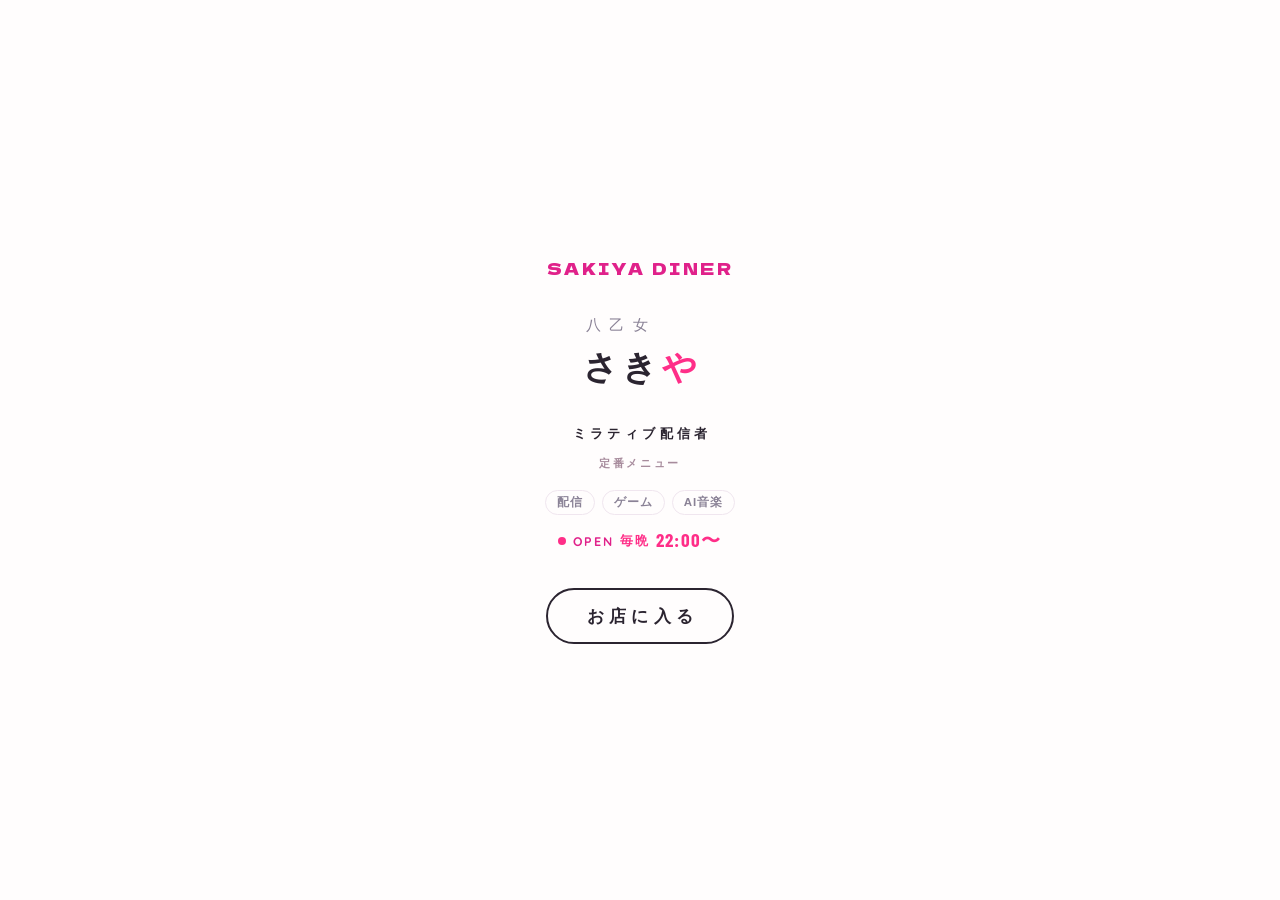
==== preview-diner/index.html @ cf5c47ff "preview-diner：右壁に窓・時計・メニュー額を追加／棚のカード高さを統一（タイトル・日付の行を固定し応援を下端に）／ドアを豪華に（蹴板・押しバー・窓の光沢＋OPEN札）し、アニメを『開く→光" ====
<!DOCTYPE html>
<html lang="ja">
<head>
<meta charset="UTF-8">
<link rel="preconnect" href="https://fonts.googleapis.com">
<link href="https://fonts.googleapis.com/css2?family=Dela+Gothic+One&family=Quicksand:wght@500;700&family=Barlow+Condensed:wght@500;600;700&family=Zen+Maru+Gothic:wght@500;700;900&display=swap" rel="stylesheet">
<meta name="viewport" content="width=device-width, initial-scale=1.0, viewport-fit=cover">
<title>八乙女さきや</title>
<meta name="description" content="八乙女さきやの公式サイト。ミラティブ配信者。YouTube動画・ゲーム・曲を全部自分で作る。">
<meta property="og:type" content="website">
<meta property="og:site_name" content="八乙女さきや">
<meta property="og:title" content="八乙女さきや｜公式サイト">
<meta property="og:description" content="八乙女さきやの公式サイト。ミラティブ配信者。YouTube動画・ゲーム・曲を全部自分で作る。">
<meta property="og:url" content="https://sakiyayoi.github.io/">
<meta property="og:image" content="https://sakiyayoi.github.io/assets/og-card.jpg">
<meta property="og:image:type" content="image/jpeg">
<meta property="og:image:width" content="1200">
<meta property="og:image:height" content="630">
<meta property="og:image:alt" content="八乙女さきや ミニキャラ">
<meta name="twitter:card" content="summary_large_image">
<meta name="twitter:title" content="八乙女さきや｜公式サイト">
<meta name="twitter:description" content="八乙女さきやの公式サイト。ミラティブ配信者。YouTube動画・ゲーム・曲を全部自分で作る。">
<meta name="twitter:image" content="https://sakiyayoi.github.io/assets/og-card.jpg">
<meta name="theme-color" content="#fffdfd">
<link rel="icon" href="data:image/svg+xml,%3Csvg xmlns='http://www.w3.org/2000/svg' viewBox='0 0 32 32'%3E%3Ccircle cx='16' cy='16' r='13' fill='%23ff2e88'/%3E%3C/svg%3E">
<style>
:root{
--pink:#ff2e88;
--purple:#8b3dff;
--ink:#2b2430;
--sub:#8a8296;
--paper:#fffdfd;
--line:#f0e6ef;
/* モーション仕様：出現=quint-out／長い出現=expo-out／画面内の移動=quart-in-out／退場=ease-exit（入口の約70%）。
   オーバーシュート（bounce/elastic）は使わない。時間: 押下140ms／UI 240ms／パネル450ms／入室550ms */
--ease-out:cubic-bezier(.22,1,.36,1);
--ease-expo:cubic-bezier(.16,1,.3,1);
--ease-inout:cubic-bezier(.76,0,.24,1);
--ease-exit:cubic-bezier(.55,.06,.68,.19);
--t-press:.14s;
--t-ui:.24s;
--t-panel:.45s;
--t-enter:.55s;
}
*{margin:0;padding:0;box-sizing:border-box;-webkit-tap-highlight-color:transparent}
html,body{height:100%}
body{
font-family:"Hiragino Maru Gothic ProN","Hiragino Sans","Noto Sans JP",sans-serif;
background:var(--paper);
color:var(--ink);
overflow:hidden;
}
button{font-family:inherit;border:none;background:none;cursor:pointer;color:inherit}
a{color:inherit}

/* ---------- 玄関 ---------- */
#gate{
position:fixed;inset:0;z-index:30;
display:flex;flex-direction:column;align-items:center;justify-content:center;gap:34px;
background:var(--paper);
transition:opacity var(--t-enter) var(--ease-expo), transform var(--t-enter) var(--ease-expo);
}
#gate.gone{opacity:0;transform:scale(1.06);pointer-events:none}
#gate .name{font-size:15px;letter-spacing:.55em;color:var(--sub);text-indent:.55em;font-weight:400}
#gate .name b{display:block;font-size:34px;letter-spacing:.14em;color:var(--ink);font-weight:800;margin-top:10px;text-indent:.14em}
#gate .name b .p{color:var(--pink)}
#gate .g-info{display:flex;flex-direction:column;align-items:center;gap:13px}
#gate .g-role{font-size:13px;font-weight:800;letter-spacing:.34em;text-indent:.34em;color:var(--ink)}
#gate .g-chips{display:flex;gap:7px;flex-wrap:wrap;justify-content:center}
#gate .g-chips span{font-size:11.5px;font-weight:700;letter-spacing:.08em;color:var(--sub);border:1.5px solid var(--line);border-radius:99px;padding:4px 11px}
#gate .g-live{display:inline-flex;align-items:center;gap:7px;font-size:12.5px;font-weight:800;letter-spacing:.1em;color:var(--pink)}
#gate .g-live .dot{width:8px;height:8px;border-radius:50%;background:var(--pink);flex:none}
#enterBtn{
min-width:168px;min-height:56px;padding:14px 34px;
border-radius:999px;border:2px solid var(--ink);
font-size:17px;font-weight:700;letter-spacing:.3em;text-indent:.3em;
transition:transform var(--t-press) var(--ease-out), background var(--t-ui) ease, color var(--t-ui) ease;
}
#enterBtn:active{transform:scale(.94);background:var(--pink);border-color:var(--pink);color:#fff}

/* ---------- 部屋 ---------- */
#room{
position:fixed;inset:0;
opacity:0;transform:scale(.965);
transition:opacity var(--t-enter) var(--ease-expo), transform var(--t-enter) var(--ease-expo);
pointer-events:none;
}
#room.on{opacity:1;transform:scale(1);pointer-events:auto}
#stage{
position:absolute;left:50%;top:50%;
transform:translate(-50%,-50%);
width:min(100vw, calc(100dvh * 0.7544));
aspect-ratio:1376 / 1824;
background:url('diner-img/room-bg.webp') center / 100% 100% no-repeat;
}
.room-name{
position:absolute;top:3.2%;left:0;right:0;
text-align:center;font-size:13px;letter-spacing:.4em;text-indent:.4em;color:var(--sub);
}
.room-name b{color:var(--ink)}

/* ---------- ヒーロースライダー（壁のポスター） ---------- */
#hero{position:absolute;left:12%;top:11%;width:67%;z-index:2}
.hero-frame{
position:relative;background:#fff;padding:5px;border-radius:12px;
box-shadow:0 6px 18px rgba(43,36,48,.10);overflow:hidden;
}
.hero-view{overflow:hidden;border-radius:10px;touch-action:pan-y}
.hero-track{display:flex;transition:transform .6s var(--ease-inout)}
.hero-slide{position:relative;flex:0 0 100%;aspect-ratio:8/5;display:block;background:#f3eefc;-webkit-user-drag:none}
.hero-slide img{width:100%;height:100%;object-fit:cover;display:block;pointer-events:none}
.hero-cap{
position:absolute;left:8px;bottom:8px;display:flex;align-items:center;gap:7px;
background:rgba(255,255,255,.93);border-radius:99px;padding:3px 12px 3px 3px;
box-shadow:0 2px 8px rgba(43,36,48,.18);
}
.hero-cap .tag{font-size:11px}
.hero-cap .hero-ttl{font-size:14.5px;font-weight:800;letter-spacing:.03em;white-space:nowrap}
.hero-arrow{
position:absolute;top:50%;transform:translateY(-50%);z-index:3;
width:44px;height:44px;display:flex;align-items:center;justify-content:center;
}
.hero-arrow::after{
content:'';position:absolute;width:34px;height:34px;border-radius:50%;
background:rgba(255,255,255,.88);box-shadow:0 2px 8px rgba(43,36,48,.22);
}
.hero-arrow span{position:relative;z-index:1;font-size:21px;font-weight:800;color:var(--ink);line-height:1;margin-top:-2px}
.hero-arrow.prev{left:0}
.hero-arrow.next{right:0}
.hero-arrow:active::after{background:var(--pink)}
.hero-arrow:active span{color:#fff}
.hero-dots{display:flex;justify-content:center;margin-top:0}
.hero-dots button{width:32px;height:44px;display:flex;align-items:center;justify-content:center}
.hero-dots button::after{
content:'';width:7px;height:7px;border-radius:99px;background:#e0d0ea;
transition:width var(--t-ui) var(--ease-out), background var(--t-ui) ease;
}
.hero-dots button.on::after{width:17px;background:var(--pink)}

.obj{
position:absolute;display:flex;flex-direction:column;align-items:center;gap:2px;
padding:0;border-radius:20px;
transition:transform var(--t-ui) var(--ease-out);
}
.obj:active{transform:scale(.94)}
.obj::after,#chara::after{content:'';position:absolute;inset:-10px}
.obj img{display:block;width:100%;pointer-events:none}
.desk-sec{font-size:11px;letter-spacing:.2em;color:var(--sub);font-weight:800;margin:2px 0 10px}
.desk-sec.next{margin-top:18px}
/* 輪郭線：常時は消えている。ツアー/ハイライトの間だけ柔らかく光り、背景タップのヒントで全体が短く光る */
.obj .ring{
position:absolute;inset:0;border-radius:20px;border:1.5px solid rgba(255,46,136,.55);
opacity:0;pointer-events:none;
}
.obj.highlight .ring{animation:softPulse 1.2s var(--ease-out) 3}
.obj.tour .ring{animation:softPulse 1.1s var(--ease-out) 1}
@keyframes softPulse{0%{opacity:0;transform:scale(.985)}35%{opacity:.5}100%{opacity:0;transform:scale(1.012)}}
#stage.hint .ring{animation:hintPulse .9s var(--ease-out) 1}
@keyframes hintPulse{0%{opacity:0}30%{opacity:.3}100%{opacity:0}}

#obj-tv{left:9.8%;bottom:19.9%;width:20.2%}
#obj-game{left:19.4%;bottom:14.9%;width:19.5%}
#obj-desk{left:38.8%;bottom:19.1%;width:31%}
#obj-speaker{left:59.7%;bottom:31.5%;width:7.9%;z-index:3}
#obj-post{left:2.6%;bottom:2.4%;width:8.6%;z-index:2}

#plant{
position:absolute;left:34.2%;bottom:22.3%;width:5.3%;
pointer-events:none;z-index:1;
}
#plant img{display:block;width:100%}

#chara{
position:absolute;left:48%;bottom:9%;
width:14.5%;padding:0;border-radius:22px;z-index:4;
pointer-events:none;
}
#chara .bob{display:block;width:100%;aspect-ratio:356/560;background-image:url('../assets/parts/chara-idle.webp');background-size:200% 100%;background-position:0 0;background-repeat:no-repeat;transform-origin:50% 100%}
#chara .notes{position:absolute;left:0;right:0;top:-13%;height:0;opacity:0;transition:opacity .45s var(--ease-out);pointer-events:none}
#chara.music .notes{opacity:1}
#chara .notes span{position:absolute;bottom:0;font-weight:800;line-height:1;animation:noteFloat 2.6s linear infinite}
#chara .notes span:nth-child(1){left:14%;font-size:17px;color:var(--pink)}
#chara .notes span:nth-child(2){left:52%;font-size:21px;color:var(--purple);animation-delay:.75s}
#chara .notes span:nth-child(3){left:80%;font-size:15px;color:var(--pink);animation-delay:1.5s}
#chara .hearts{position:absolute;left:0;right:0;top:-14%;height:0;opacity:0;transition:opacity .4s var(--ease-out);pointer-events:none}
#chara.ikebo .hearts{opacity:1}
#chara .hearts span{position:absolute;bottom:0;font-weight:800;line-height:1;color:var(--pink);animation:noteFloat 2.4s linear infinite}
#chara .hearts span:nth-child(1){left:10%;font-size:16px}
#chara .hearts span:nth-child(2){left:48%;font-size:21px;animation-delay:.7s}
#chara .hearts span:nth-child(3){left:82%;font-size:14px;animation-delay:1.3s}
@keyframes noteFloat{0%{transform:translate(0,0) rotate(-6deg) scale(.85);opacity:0}16%{opacity:1}55%{transform:translate(3px,-26px) rotate(4deg) scale(1)}100%{transform:translate(-2px,-50px) rotate(10deg) scale(1);opacity:0}}
#chara .ring{position:absolute;inset:0;border-radius:22px;border:1.5px solid rgba(139,61,255,.55);opacity:0;pointer-events:none}
#chara.highlight .ring{animation:softPulse 1.2s var(--ease-out) 3}
#chara.tour .ring{animation:softPulse 1.1s var(--ease-out) 1}

#sunsun{
position:absolute;left:75.5%;bottom:2.5%;
width:11%;padding:0;border-radius:20px;z-index:3;
transform-origin:50% 100%;
transition:transform var(--t-ui) var(--ease-out);
}
#sunsun:active{transform:scale(.94)}
#sunsun img{width:100%;display:block;pointer-events:none}
#sunsun::after{content:'';position:absolute;inset:-6px}
/* ゾーン解決で転送されたタップの押し感（当たり判定の再設計） */
.obj.zbp,#sunsun.zbp{transform:scale(.94)}
/* スンスンのたまの動き：普段は静か。たまに傾く・揺れる・小さく跳ねる（鈍く、控えめに） */
#sunsun.idle-tilt{animation:sunTilt 2.6s var(--ease-inout) 1}
@keyframes sunTilt{0%,100%{transform:rotate(0deg)}30%,58%{transform:rotate(-2.4deg)}}
#sunsun.idle-sway{animation:sunSway 3.4s ease-in-out 1}
@keyframes sunSway{0%,100%{transform:rotate(0deg)}28%{transform:rotate(1.5deg)}64%{transform:rotate(-1.1deg)}}
#sunsun.idle-hop{animation:sunHop .95s var(--ease-out) 1}
@keyframes sunHop{0%,100%{transform:translateY(0) scale(1,1)}14%{transform:translateY(0) scale(1.04,.94)}42%{transform:translateY(-7%) scale(.99,1.02)}72%{transform:translateY(0) scale(1.03,.96)}88%{transform:translateY(0) scale(.995,1.01)}}
#sunsun.talking.rare{animation:squishBig .5s ease-in-out infinite}
@keyframes squishBig{0%,100%{transform:scale(1,1)}32%{transform:scale(1.11,.86)}64%{transform:scale(.95,1.06)}}

/* ---------- 吹き出し：たまに短く出て、余韻を持って消える ---------- */
.bubble{
position:absolute;left:50%;bottom:calc(100% + 9px);z-index:6;
transform:translateX(-50%) translateY(5px) scale(.92);
background:#fff;border:1.5px solid var(--line);border-radius:14px;
box-shadow:0 4px 14px rgba(43,36,48,.14);
padding:6px 11px;font-size:12.5px;font-weight:700;letter-spacing:.02em;color:var(--ink);
white-space:nowrap;opacity:0;pointer-events:none;
transition:opacity .2s var(--ease-exit), transform .2s var(--ease-exit);
}
.bubble.show{
opacity:1;transform:translateX(-50%) translateY(0) scale(1);
transition:opacity .26s var(--ease-out), transform .26s var(--ease-out);
}
.bubble::after{
content:'';position:absolute;left:50%;bottom:-5px;width:9px;height:9px;
transform:translateX(-50%) rotate(45deg);
background:#fff;border-right:1.5px solid var(--line);border-bottom:1.5px solid var(--line);
}
/* スンスンは右端寄り＆セリフが長いので、折り返し可にして幅を抑える */
#sunsun .bubble{font-size:12px;white-space:normal;width:max-content;max-width:150px;text-align:center;line-height:1.5}
/* テレビは左端寄りなので、ツアー案内の吹き出しも折り返し可にして幅を抑える */
#obj-tv .bubble{font-size:12px;white-space:normal;width:max-content;max-width:132px;text-align:center;line-height:1.5}

/* ---------- 床タップの印：歩行先に小さな輪が出て消える ---------- */
#tapmark{
position:absolute;width:34px;height:34px;margin:-17px 0 0 -17px;z-index:5;
border:2px solid rgba(255,46,136,.6);border-radius:50%;
opacity:0;pointer-events:none;
}
#tapmark.go{animation:tapRing .55s var(--ease-out) 1}
@keyframes tapRing{0%{opacity:.85;transform:scale(.35)}100%{opacity:0;transform:scale(1.15)}}

/* ---------- 右のドア（作品置き場へ） ---------- */
#obj-door{left:81.4%;bottom:5.2%;width:15.1%;aspect-ratio:623/2783;z-index:2;perspective:520px}
#obj-door .door-glow{
position:absolute;inset:0;
clip-path:polygon(0 0,100% 35.3%,100% 100%,0 64.7%);
background:linear-gradient(160deg,#fff7da,#ffd9ec);
opacity:0;transition:opacity .5s var(--ease-out);pointer-events:none;
}
#obj-door .door-leafwrap{
position:absolute;inset:0;pointer-events:none;
transform-origin:0% 32%;
transition:transform .85s var(--ease-out);
}
#obj-door .door-leafwrap img{width:100%;display:block}
#obj-door.opening .door-glow{opacity:1}
#obj-door.opening .door-leafwrap{transform:rotateY(-72deg)}
#obj-door.tour .door-leafwrap{animation:doorPulse 1.1s var(--ease-out) 1}
#obj-door.highlight .door-leafwrap{animation:doorPulse 1.2s var(--ease-out) 3}
@keyframes doorPulse{0%,100%{filter:drop-shadow(0 0 0 rgba(255,46,136,0))}50%{filter:drop-shadow(0 0 8px rgba(255,46,136,.45))}}
.door-glint{
position:absolute;left:86%;top:65%;margin:-7px 0 0 -7px;
font-size:13px;line-height:1;color:#ffcf4d;opacity:0;pointer-events:none;
animation:glintPulse 9.5s linear infinite;
}
@keyframes glintPulse{0%,90%,100%{opacity:0;transform:scale(.6) rotate(0deg)}94%{opacity:.75;transform:scale(1) rotate(24deg)}97%{opacity:.3}}

/* ---------- 物のアニメーション（部屋が生きてる気配） ---------- */
/* テレビ：画面に小さな映像が映っている（色と形がゆっくり変わるミニシーン＋走査線＋光の滲み）。
   画面の位置は tv.webp 実測：左17.5%／上12.7%／幅66%／高さ48% の内側に合わせる。明滅はさせない */
#obj-tv .tv-screen{
position:absolute;left:18%;top:13.4%;width:65%;height:47.2%;
border-radius:11% / 13%;overflow:hidden;pointer-events:none;z-index:1;
background:#232733;
box-shadow:inset 0 0 14px rgba(0,0,0,.45), 0 0 12px rgba(150,165,255,.13);
}
#obj-tv .tv-scene{position:absolute;inset:0;opacity:0;transition:opacity .45s var(--ease-out);animation:tvGlow 7.5s ease-in-out infinite}
#obj-tv .tv-scene.on{opacity:1}
@keyframes tvGlow{0%,100%{filter:brightness(1)}50%{filter:brightness(1.07)}}
#obj-tv .tv-scene::before,#obj-tv .tv-scene::after{
content:'';position:absolute;border-radius:50%;filter:blur(2px);
}
#obj-tv .tv-scene::before{
width:58%;height:58%;left:-8%;top:4%;
background:radial-gradient(circle at 40% 40%, var(--b1), transparent 70%);
animation:tvDrift 12s ease-in-out infinite alternate;
}
#obj-tv .tv-scene::after{
width:50%;height:50%;right:-6%;bottom:0;
background:radial-gradient(circle at 60% 60%, var(--b2), transparent 70%);
animation:tvDrift 15s ease-in-out infinite alternate-reverse;
}
@keyframes tvDrift{from{transform:translate(0,0) scale(1)}to{transform:translate(9%,6%) scale(1.12)}}
#obj-tv .sc-a{--b1:rgba(255,110,180,.85);--b2:rgba(150,110,255,.8);background:linear-gradient(155deg,#43305e,#6d3a72)}
#obj-tv .sc-b{--b1:rgba(140,220,255,.85);--b2:rgba(255,230,150,.75);background:linear-gradient(#2e6395 58%,#2c5240 58%)}
#obj-tv .sc-c{--b1:rgba(255,190,120,.9);--b2:rgba(255,110,130,.75);background:linear-gradient(165deg,#8a4258,#cf743f)}
#obj-tv .tv-lines{
position:absolute;inset:0;pointer-events:none;opacity:.5;
background:repeating-linear-gradient(to bottom, rgba(255,255,255,.05) 0 1px, transparent 1px 3px);
}
#obj-tv .tv-shine{
position:absolute;inset:0;pointer-events:none;
background:linear-gradient(115deg, rgba(255,255,255,.15), transparent 42%);
}
/* ゲーム機：電源ランプの呼吸（点滅でなく、ゆっくり明るさが揺れる） */
#obj-game .lamp{
position:absolute;left:43%;top:40%;width:7px;height:7px;border-radius:50%;
background:#ff4d6d;box-shadow:0 0 7px 2px rgba(255,77,109,.55);
animation:lampBreathe 3.6s ease-in-out infinite;pointer-events:none;z-index:2;
}
@keyframes lampBreathe{0%,100%{opacity:.55}50%{opacity:1}}
/* スピーカー：本体は揺らさない。音符だけが、たまにゆっくり浮かんでは消える */
#obj-speaker .notes{position:absolute;left:0;right:0;top:-40%;height:0;opacity:0;animation:spkNotes 12s linear infinite;pointer-events:none;z-index:4}
@keyframes spkNotes{0%,76%{opacity:0}84%,93%{opacity:1}100%{opacity:0}}
#obj-speaker .notes span{position:absolute;bottom:0;font-weight:800;line-height:1;animation:noteFloat 2.6s linear infinite}
#obj-speaker .notes span:nth-child(1){left:16%;font-size:12px;color:var(--pink)}
#obj-speaker .notes span:nth-child(2){left:56%;font-size:15px;color:var(--purple);animation-delay:.8s}
/* 観葉植物：風のような揺れ（強弱のあるガスト型）。机は揺らさない（家具は静かに置く） */
#plant img{animation:leafSway 7.5s ease-in-out infinite;transform-origin:50% 100%}
@keyframes leafSway{0%,100%{transform:rotate(-1.2deg)}32%{transform:rotate(.8deg)}52%{transform:rotate(1.25deg)}74%{transform:rotate(-.5deg)}}
#plant.tapwiggle{animation:plantWiggle .45s var(--ease-out)}
@keyframes plantWiggle{0%,100%{transform:rotate(0deg)}30%{transform:rotate(-2.2deg)}65%{transform:rotate(1.8deg)}}
#plant .flower{
position:absolute;left:50%;top:9%;width:34%;max-width:30px;
transform:translate(-50%,0) scale(0) rotate(-14deg);transition:transform .55s var(--ease-expo);
pointer-events:none;
}
#plant.bloomed .flower{transform:translate(-50%,0) scale(1) rotate(0deg)}
#plantHit{
position:absolute;left:33.9%;bottom:21.7%;width:6.9%;height:11.2%;
z-index:2;border-radius:16px;background:none;
}
#plantHit::after{content:'';position:absolute;inset:-8px -14px}
/* ヒーロー：光の反射が流れる */
.hero-frame::after{
content:'';position:absolute;top:-10%;bottom:-10%;left:-32%;width:34%;z-index:2;
background:linear-gradient(100deg,transparent,rgba(255,255,255,.22),transparent);
transform:skewX(-18deg);animation:heroShine 12s linear infinite;pointer-events:none;
}
@keyframes heroShine{0%,74%{left:-32%}94%,100%{left:114%}}

/* ---------- 作品置き場 ---------- */
#storageView{
position:fixed;inset:0;z-index:26;background:var(--paper);
opacity:0;visibility:hidden;transition:opacity var(--t-enter) var(--ease-expo), visibility 0s linear var(--t-enter);
}
#storageView.on{opacity:1;visibility:visible;transition:opacity var(--t-enter) var(--ease-expo), visibility 0s}
#storageStage{
position:absolute;left:50%;top:50%;
transform:translate(-50%,-50%);
width:min(100vw, calc(100dvh * 0.7544));
aspect-ratio:1376 / 1824;
background:linear-gradient(to bottom,#fdfbf9 0,#fdfbf9 75.7%,#d8ccd4 75.7%,#d8ccd4 75.95%,#f6eae9 75.95%,#f6eae9 100%);
}
.storage-name{
position:absolute;top:3.2%;left:0;right:0;
text-align:center;font-size:13px;letter-spacing:.4em;text-indent:.4em;color:var(--sub);
}
.storage-name b{color:var(--ink)}
#storageTabs{
position:absolute;top:7.4%;left:0;right:0;z-index:2;
display:flex;justify-content:center;gap:7px;padding:0 4%;
}
#storageTabs button{
position:relative;
font:inherit;font-size:12px;font-weight:800;letter-spacing:.08em;
padding:9px 14px;border-radius:999px;cursor:pointer;
background:#fff;color:var(--ink);border:2px solid rgba(43,36,48,.22);
transition:background var(--t-ui) ease,color var(--t-ui) ease,border-color var(--t-ui) ease,transform var(--t-press) var(--ease-out);
}
/* タブの当たりを44px相当まで広げる（見た目はそのまま） */
#storageTabs button::after{content:'';position:absolute;inset:-5px -3px}
#storageTabs button:active{transform:scale(.94)}
#storageTabs button.on{background:var(--pink);border-color:var(--pink);color:#fff}
#shelves{
position:absolute;left:6%;right:6%;top:13.8%;bottom:26.5%;
overflow-y:auto;overscroll-behavior:contain;padding:10px 2px 4px;
}
.sec-head{
font-size:11px;letter-spacing:.24em;color:var(--sub);font-weight:800;
margin:2px 0 10px 2px;
}
.sec-head b{color:var(--pink)}
.storage-sec{margin-bottom:9%}
.storage-sec:last-child{margin-bottom:2%}
.shelf{margin-bottom:8.5%}
.storage-sec .shelf:last-child{margin-bottom:0}
.shelf:last-child{margin-bottom:2%}
.shelf-items{display:flex;justify-content:center;align-items:flex-end;gap:5%}
.shelf-board{
height:9px;border-radius:5px;margin-top:7px;
background:linear-gradient(#e6c69c,#cfa06e);
box-shadow:0 3px 7px rgba(43,36,48,.16);
}
.work{width:29%;display:block;text-decoration:none;position:relative;transition:transform var(--t-press) var(--ease-out)}
.wlink{display:block;text-decoration:none;color:inherit;transition:transform var(--t-press) var(--ease-out)}
.wlink:active{transform:scale(.96)}
/* 応援カウンター：作品ごとに1つ。外部APIが落ちたら .off で静かに消える */
.cheer{
position:relative;min-height:40px;
display:flex;align-items:center;justify-content:center;gap:5px;
margin:8px auto 0;padding:5px 13px;border-radius:999px;cursor:pointer;
border:1.5px solid rgba(255,46,136,.45);background:#fff;color:var(--pink);
font:inherit;font-size:11.5px;font-weight:800;letter-spacing:.04em;
transition:transform var(--t-press) var(--ease-out), background .2s ease, color .2s ease;
}
.cheer:active{transform:scale(.93)}
/* 応援ボタンの当たりを44px相当まで広げる（見た目はそのまま） */
.cheer::after{content:'';position:absolute;inset:-4px -8px}
.cheer .c-heart{font-size:12px;line-height:1}
.cheer .cheer-n{font-variant-numeric:tabular-nums}
.cheer.done{background:var(--pink);border-color:var(--pink);color:#fff;cursor:default}
.cheer.off{display:none}
.cheer.pop{animation:cheerPop .45s var(--ease-out) 1}
@keyframes cheerPop{0%{transform:scale(1)}40%{transform:scale(1.16)}100%{transform:scale(1)}}
/* 棚の作品の輪郭線も部屋と同じ扱い：常時は消え、置き場を開いた直後だけ薄く見え、背景タップで短く光る */
.work::after{
content:'';position:absolute;inset:-5px;border-radius:16px;
border:1.5px solid rgba(255,46,136,.5);opacity:0;pointer-events:none;
transition:opacity .7s var(--ease-out);
}
#storageView.touring .work::after{opacity:.16}
#storageView.hint .work::after{animation:hintPulse .9s var(--ease-out) 1}
/* --- 作品を「物」の形に --- */
.obj3d{
position:relative;display:block;z-index:0;
box-shadow:0 10px 13px -8px rgba(43,36,48,.5);
}
.obj3d .cover{display:block;position:relative;z-index:1;overflow:hidden}
.obj3d .cover img{width:100%;aspect-ratio:4/3;object-fit:cover;display:block}
.obj3d .wface{
aspect-ratio:4/3;position:relative;
display:flex;align-items:flex-end;padding:9px;overflow:hidden;color:#fff;
}
.obj3d .wface svg{position:absolute;right:8px;top:8px;opacity:.9}
.obj3d .wface .fttl{font-size:13px;font-weight:800;text-shadow:0 1px 8px rgba(0,0,0,.18);z-index:1}
/* ゲーム：パッケージケース（左に背、濃色の筐体） */
.o-game{
background:linear-gradient(160deg,#3d3d4e,#23232f);
padding:6px 6px 6px 15px;border-radius:5px 9px 9px 5px;
}
.o-game::before{
content:"";position:absolute;left:6px;top:5px;bottom:5px;width:3px;border-radius:2px;
background:linear-gradient(rgba(255,255,255,.5),rgba(255,255,255,.12));
}
.o-game::after{
content:"";position:absolute;right:2px;top:4px;bottom:4px;width:2px;border-radius:2px;
background:rgba(255,255,255,.16);
}
.o-game .cover{border-radius:3px 6px 6px 3px}
/* 曲：CDケース（盤が上から覗く、透明プラケース） */
.o-cd{background:transparent;box-shadow:none}
.o-cd .disc{
position:absolute;z-index:0;top:-11%;right:-4%;width:54%;aspect-ratio:1;border-radius:50%;
background:radial-gradient(circle,#fdfdff 0 16%,#cfcfe0 17% 30%,#f6f6fa 31% 52%,#c2c2d2 53% 74%,#ececf2 75% 100%);
box-shadow:0 2px 6px rgba(43,36,48,.25),inset 0 0 0 2px rgba(255,255,255,.5);
}
.o-cd .cover{
background:rgba(255,255,255,.92);border:1.5px solid rgba(43,36,48,.2);
padding:4px;border-radius:7px;
box-shadow:0 10px 13px -8px rgba(43,36,48,.5),inset 0 1px 0 rgba(255,255,255,.9);
}
.o-cd .cover img{border-radius:4px}
.o-cd .cover::after{
content:"";position:absolute;inset:0;border-radius:7px;pointer-events:none;
background:linear-gradient(115deg,transparent 55%,rgba(255,255,255,.35) 72%,transparent 88%);
}
/* サイト：本・アルバム（背表紙＋小口の紙） */
.o-book{
background:linear-gradient(90deg,#7c4f30,#9c663d 22%,#8a5836);
padding:6px 8px 6px 16px;border-radius:4px 8px 8px 4px;
}
.o-book::before{
content:"";position:absolute;left:5px;top:5px;bottom:5px;width:2px;border-radius:2px;
background:linear-gradient(rgba(255,215,150,.85),rgba(255,215,150,.35));
}
.o-book::after{
content:"";position:absolute;right:2px;top:5px;bottom:5px;width:4px;border-radius:1px;
background:repeating-linear-gradient(to right,#fdfaf2 0 1px,#ddd3bd 1px 2px);
}
.o-book .cover{border-radius:2px 5px 5px 2px}
.work .wttl{display:block;text-align:center;font-size:12px;font-weight:800;letter-spacing:.02em;margin-top:8px;line-height:1.35}
.work .wtag{display:flex;justify-content:center;margin-top:5px}
#storageDoor{
position:absolute;left:5%;bottom:24.4%;width:12.5%;z-index:2;
padding:0;border-radius:14px;transition:transform var(--t-press) var(--ease-out);
}
#storageDoor:active{transform:scale(.94)}
#storageDoor img{width:100%;display:block;pointer-events:none}
#storageDoor::after{content:'';position:absolute;inset:-8px}
#storageDoor .cap{
position:absolute;left:50%;top:calc(100% + 7px);transform:translateX(-50%);
font-size:11px;letter-spacing:.16em;color:var(--sub);font-weight:800;white-space:nowrap;
}
#sunsun .ring{position:absolute;inset:0;border-radius:20px;border:1.5px solid rgba(255,46,136,.55);opacity:0;pointer-events:none}
#sunsun.highlight .ring{animation:softPulse 1.2s var(--ease-out) 3}
#sunsun.tour .ring{animation:softPulse 1.1s var(--ease-out) 1}
#sunsun.talking{animation:squish .44s ease-in-out infinite}
@keyframes squish{0%,100%{transform:scale(1,1)}32%{transform:scale(1.05,.93)}64%{transform:scale(.975,1.03)}}

/* ---------- パネル ---------- */
#scrim{
position:fixed;inset:0;z-index:40;background:rgba(43,36,48,.16);
opacity:0;pointer-events:none;transition:opacity var(--t-ui) var(--ease-out);
}
#scrim.on{opacity:1;pointer-events:auto}
.panel{
position:fixed;left:0;right:0;bottom:0;z-index:50;
max-height:82dvh;overflow-y:auto;overscroll-behavior:contain;
background:#fff;border-radius:26px 26px 0 0;
box-shadow:0 -12px 44px rgba(139,61,255,.13);
padding:14px 20px calc(22px + env(safe-area-inset-bottom));
transform:translateY(105%);opacity:.4;
transition:transform var(--t-panel) var(--ease-inout), opacity var(--t-ui) var(--ease-out), visibility 0s linear var(--t-panel);
visibility:hidden;
}
.panel.on{transform:translateY(0);opacity:1;visibility:visible;transition:transform var(--t-panel) var(--ease-inout), opacity var(--t-ui) var(--ease-out), visibility 0s}
.panel .grab{width:42px;height:5px;border-radius:99px;background:var(--line);margin:0 auto 14px}
.panel h2{font-size:13px;letter-spacing:.3em;color:var(--sub);margin-bottom:14px;font-weight:700}
.panel h2 b{color:var(--ink);font-size:16px;letter-spacing:.08em}
.closeBtn{
position:absolute;top:12px;right:12px;width:44px;height:44px;border-radius:50%;
font-size:19px;color:var(--sub);display:flex;align-items:center;justify-content:center;
}
.closeBtn:active{background:var(--line)}

/* 実物カード */
.card{
display:block;text-decoration:none;border:1.5px solid var(--line);border-radius:18px;
overflow:hidden;margin-bottom:12px;background:#fff;
transition:transform var(--t-press) var(--ease-out);
}
.card:active{transform:scale(.975)}
.card .face{
height:104px;position:relative;display:flex;align-items:flex-end;padding:12px;
color:#fff;overflow:hidden;
}
.card .face svg{position:absolute;right:10px;top:10px;opacity:.9}
.card.imgcard .face{height:158px;padding:0;align-items:stretch}
.card.imgcard .face img.cardimg{position:absolute;inset:0;width:100%;height:100%;object-fit:cover}
.card.imgcard .face .ttl{position:absolute;left:0;right:0;bottom:0;padding:26px 12px 10px;background:linear-gradient(transparent,rgba(30,16,44,.72));font-size:18px}
.card .face .ttl{font-size:19px;font-weight:800;letter-spacing:.04em;text-shadow:0 1px 8px rgba(0,0,0,.18);z-index:1}
.card .meta{display:flex;align-items:center;gap:8px;padding:10px 12px}
.tag{
font-size:11px;font-weight:800;letter-spacing:.12em;color:#fff;
background:var(--purple);border-radius:99px;padding:3px 9px;white-space:nowrap;
}
.tag.pink{background:var(--pink)}
.tag.dark{background:var(--ink)}
.card .meta .go{margin-left:auto;font-size:12px;color:var(--sub);font-weight:700;white-space:nowrap}
.face.f-live{background:linear-gradient(120deg,var(--pink),var(--purple))}
.face.f-yt{background:linear-gradient(120deg,#ff5c39,#ff2e88)}
.face.f-song{background:linear-gradient(120deg,var(--purple),#5b8cff)}
.face.f-ai{background:linear-gradient(120deg,#ff2e88,#8b3dff)}
.face.f-yu{background:linear-gradient(120deg,#39c2ff,#8b3dff)}
.face.f-kani{background:linear-gradient(120deg,#ff2e88,#ff9a3d)}
.face.f-ebi{background:linear-gradient(120deg,#8b3dff,#ff2e88)}
.face.f-usagori{background:linear-gradient(120deg,#ff783c,#ff2e88)}
.face.f-fairy{background:linear-gradient(120deg,#8b3dff,#39c2ff)}
.new-badge{position:absolute;top:10px;left:10px;z-index:2;background:#ffcf4d;color:#2b2430;font-size:11px;font-weight:800;letter-spacing:.14em;border-radius:99px;padding:4px 10px;box-shadow:0 2px 8px rgba(43,36,48,.25)}
.card{position:relative}
.work .new-badge{top:8px;left:8px}
.wdate{display:block;text-align:center;font-size:11px;color:var(--sub);font-weight:700;margin-top:4px;letter-spacing:.04em}
.storage-updated{position:absolute;top:5.6%;left:0;right:0;text-align:center;font-size:11px;letter-spacing:.14em;color:var(--sub);font-weight:700}
.hero-live-badge{position:absolute;top:10px;left:10px;z-index:2;background:var(--pink);color:#fff;font-size:11px;font-weight:800;letter-spacing:.1em;border-radius:99px;padding:5px 11px;box-shadow:0 2px 8px rgba(43,36,48,.25)}
.mirrativ-updated{font-size:11px;color:var(--sub);font-weight:700}
.hero-new{position:absolute;top:10px;left:10px;z-index:2;background:#ffcf4d;color:#2b2430;font-size:11px;font-weight:800;letter-spacing:.14em;border-radius:99px;padding:4px 10px;box-shadow:0 2px 8px rgba(43,36,48,.25)}
.meta .date{font-size:11px;color:var(--sub);font-weight:700;white-space:nowrap}
#dock{position:fixed;left:50%;transform:translateX(-50%);bottom:max(10px, env(safe-area-inset-bottom));z-index:24;display:flex;gap:8px;background:rgba(255,255,255,.94);border:1.5px solid var(--line);border-radius:999px;padding:6px;box-shadow:0 8px 24px rgba(43,36,48,.18)}
#dock a,#dock button{display:flex;align-items:center;gap:7px;font-size:13px;font-weight:800;letter-spacing:.03em;border-radius:999px;padding:10px 14px;text-decoration:none;transition:transform var(--t-press) var(--ease-out);white-space:nowrap}
#dock a:active,#dock button:active{transform:scale(.95)}
#liveBtn{background:var(--pink);color:#fff}
#liveBtn .live-dot{width:8px;height:8px;border-radius:50%;background:#fff;flex:none;animation:lampBreathe 1.8s ease-in-out infinite}
#bonusBtn{background:#fff;color:var(--ink);border:1.5px solid var(--line)}
#bonusBtn .bonus-dot{width:8px;height:8px;border-radius:50%;background:var(--pink);flex:none}
#bonusBtn.claimed{color:var(--sub);border-color:var(--line)}
#bonusBtn.claimed .bonus-dot{background:#d8ccd4}
.bonus-stats{display:flex;gap:8px;margin:12px 0}
.bonus-stat{flex:1;background:#fff0f7;border:1.5px solid #ffd0e4;border-radius:14px;padding:10px 8px;text-align:center}
.bonus-stat .n{font-size:22px;font-weight:800;color:#d81b74;line-height:1.1}
.bonus-stat .l{font-size:11px;font-weight:800;letter-spacing:.08em;color:var(--sub);margin-top:3px}
.bonus-stamps{display:flex;gap:6px;margin:10px 0 14px}
.bonus-stamp{flex:1;aspect-ratio:1;border-radius:12px;border:1.5px dashed var(--line);display:flex;flex-direction:column;align-items:center;justify-content:center;font-size:11px;font-weight:800;color:var(--sub);background:#fff}
.bonus-stamp.got{border-style:solid;border-color:#ffd0e4;background:linear-gradient(160deg,#ffe9f4,#ffd9ec);color:#d81b74;position:relative}
.bonus-stamp .getlbl{position:absolute;top:-7px;right:-4px;background:var(--pink);color:#fff;font-size:8.5px;font-weight:800;border-radius:99px;padding:2px 6px;transform:rotate(10deg);box-shadow:0 2px 6px rgba(255,46,136,.4)}
.bonus-stamp.today{border-color:var(--pink)}
.bonus-stamp .s-emoji{font-size:18px;line-height:1.2}
.bonus-claim{display:block;width:100%;text-align:center;background:var(--pink);color:#fff;font-weight:800;font-size:16px;letter-spacing:.06em;border-radius:999px;padding:14px 16px;cursor:pointer;transition:transform var(--t-press) var(--ease-out)}
.bonus-claim:disabled{background:#e9dfe8;color:#a08b9d;box-shadow:none}
.bonus-claim:active{transform:scale(.97)}
.bonus-claim[disabled]{background:#e8e0ea;color:var(--sub);cursor:default;transform:none}
.bonus-reward{margin-top:14px;border:1.5px solid #ffd0e4;background:#fff6fa;border-radius:14px;padding:12px 14px;font-size:14.5px;line-height:1.7;display:none}
.bonus-reward.show{display:block;animation:bonusPop .45s var(--ease-out) 1}
@keyframes bonusPop{0%{transform:scale(.92);opacity:0}60%{transform:scale(1.04)}100%{transform:scale(1);opacity:1}}
.bonus-next{font-size:12px;color:var(--sub);line-height:1.7;margin-top:8px;text-align:center}

/* テレビパネル先頭の「まず見て」：実物サムネイルのカード */
.pick-label{font-size:11px;letter-spacing:.2em;color:var(--pink);font-weight:800;margin:2px 0 10px}
.card-first .face{height:150px;padding:0}
.card-first .face img{position:absolute;inset:0;width:100%;height:100%;object-fit:cover}
.card-first .play{
position:absolute;left:50%;top:50%;transform:translate(-50%,-50%);z-index:1;
width:52px;height:52px;border-radius:50%;background:rgba(255,46,136,.92);
box-shadow:0 4px 16px rgba(0,0,0,.25);
}
.card-first .play::after{
content:'';position:absolute;left:50%;top:50%;transform:translate(-36%,-50%);
border-left:16px solid #fff;border-top:10px solid transparent;border-bottom:10px solid transparent;
}
.card-first .meta .clip-ttl{font-weight:700;line-height:1.45}

/* テレビパネル末尾：配信で会うための大きめの出口 */
.meet-cta{margin-top:16px;background:linear-gradient(120deg,var(--pink),var(--purple));border-radius:18px;padding:18px 16px;text-align:center;color:#fff}
.meet-txt{font-size:16px;font-weight:800;letter-spacing:.06em;margin-bottom:12px}
.meet-btn{
display:flex;align-items:center;justify-content:center;min-height:52px;
background:#fff;color:var(--pink);border-radius:99px;text-decoration:none;
font-size:15px;font-weight:800;letter-spacing:.08em;
transition:transform var(--t-press) var(--ease-out);
}
.meet-btn:active{transform:scale(.97)}

.mini-link{
display:flex;align-items:center;gap:10px;text-decoration:none;
min-height:52px;padding:10px 4px;border-bottom:1px solid var(--line);
font-size:15px;font-weight:700;
}
.mini-link .go{margin-left:auto;color:var(--sub);font-size:12px}
.mini-link:active{color:var(--pink)}

.facts{list-style:none}
.facts li{
display:flex;gap:10px;align-items:baseline;padding:9px 2px;
border-bottom:1px solid var(--line);font-size:15px;
}
.facts li:last-child{border-bottom:none}
.facts .k{font-size:11px;letter-spacing:.14em;color:var(--sub);font-weight:800;white-space:nowrap;min-width:74px}
.note{font-size:12px;color:var(--sub);line-height:1.7;margin-top:6px}

/* 応援メッセージ（ポストのパネル） */
.msg-list{display:flex;flex-direction:column;gap:10px;margin:12px 0 14px}
.msg-card{border:1.5px solid var(--line);border-radius:14px;padding:10px 12px}
.msg-head{display:flex;align-items:center;gap:8px;margin-bottom:3px}
.msg-name{font-weight:800;font-size:13px}
.msg-to{font-size:10.5px;font-weight:800;letter-spacing:.08em;color:#fff;background:var(--purple);border-radius:99px;padding:2px 8px;white-space:nowrap}
.msg-text{font-size:14px;line-height:1.65;white-space:pre-wrap;word-break:break-word}
.msg-date{font-size:11px;color:var(--sub);margin-top:4px}
.msg-empty{font-size:13.5px;color:var(--sub);line-height:1.7;border:1.5px dashed var(--line);border-radius:14px;padding:12px 14px}
.msg-send{
display:block;text-align:center;text-decoration:none;
background:var(--pink);color:#fff;font-weight:800;font-size:15px;letter-spacing:.06em;
border-radius:999px;padding:13px 16px;
transition:transform var(--t-press) var(--ease-out);
}
.msg-send:active{transform:scale(.97)}
.msg-form{display:flex;flex-direction:column;gap:9px}
.msg-form input,.msg-form textarea{
font-family:inherit;font-size:14.5px;color:var(--ink);
border:1.5px solid var(--line);border-radius:12px;padding:10px 12px;background:#fff;
width:100%;box-sizing:border-box;
}
.msg-form textarea{resize:vertical;min-height:84px;line-height:1.6}
.msg-form input:focus,.msg-form textarea:focus{outline:none;border-color:var(--pink)}
.msg-form .msg-send{border:none;font-family:inherit;cursor:pointer;width:100%}
.msg-form .msg-send[disabled]{opacity:.55;cursor:default;transform:none}
.msg-status{font-size:12.5px;color:var(--sub);line-height:1.6;margin:0}
.msg-status.ok{color:#d81b74;font-weight:700}

/* プロフィール */
.prof-head{display:flex;align-items:center;gap:14px;margin-bottom:14px}
.prof-head .thumb{
flex:none;width:78px;height:92px;border-radius:20px;
background:linear-gradient(150deg,#ffeef6,#f1eaff);
display:flex;align-items:flex-end;justify-content:center;overflow:hidden;
}
.prof-head .thumb img{width:88%;display:block}
.prof-name{font-size:21px;font-weight:800;letter-spacing:.06em}
.prof-name span{color:var(--pink)}
.chips{display:flex;flex-wrap:wrap;gap:7px;margin-top:9px}
.chip{
font-size:13px;font-weight:800;letter-spacing:.04em;line-height:1;
padding:9px 14px;border-radius:99px;white-space:nowrap;
background:#fff0f7;color:#d81b74;border:1.5px solid #ffd0e4;
}
.chip.purple{background:#f2ecff;color:#6d28d9;border-color:#dcc8ff}
.chip.dark{background:#f3f0f5;color:var(--ink);border-color:#e2dbe8}
.facts a{color:var(--pink);font-weight:700;text-decoration:none}
.facts a:active{text-decoration:underline}
.likes{margin-top:20px}
.likes .ttl{font-size:11px;letter-spacing:.2em;color:var(--sub);font-weight:800;margin-bottom:2px}

/* プロフィール（名刺＋紹介） */
.prof-yomi{font-size:12px;color:var(--sub);letter-spacing:.18em;font-weight:700;margin-top:3px}
.live-badge{display:inline-flex;align-items:center;gap:7px;margin-top:9px;background:var(--pink);color:#fff;font-size:12.5px;font-weight:800;letter-spacing:.05em;line-height:1;padding:8px 13px;border-radius:99px}
.live-badge .dot{width:8px;height:8px;border-radius:50%;background:#fff;flex:none}
.chip.badge{background:#fff6d8;color:#7c5c00;border-color:#ecc95c}
.prof-intro{font-size:16px;line-height:1.85;margin:6px 0 16px}
.prof-sec{font-size:11px;letter-spacing:.2em;color:var(--sub);font-weight:800;margin:16px 0 2px}
.achv{display:flex;flex-wrap:wrap;gap:7px;margin-top:9px}
.prof-links{display:flex;gap:10px;margin-top:22px}
.prof-links a{
flex:1;display:flex;align-items:center;justify-content:center;
min-height:50px;border-radius:14px;text-decoration:none;
font-size:14px;font-weight:800;letter-spacing:.03em;
transition:transform var(--t-press) var(--ease-out);
}
.prof-links a:active{transform:scale(.97)}
.prof-links .pl-live{background:var(--pink);color:#fff}
.prof-links .pl-yt{background:var(--ink);color:#fff}
.prof-works{
display:flex;align-items:center;gap:10px;width:100%;margin-top:10px;
min-height:52px;padding:10px 14px;border-radius:14px;border:1.5px solid var(--line);
background:#fff;font-size:14.5px;font-weight:800;color:var(--ink);text-align:left;cursor:pointer;
transition:transform var(--t-press) var(--ease-out);
}
.prof-works:active{transform:scale(.98)}
.prof-works .go{margin-left:auto;color:var(--sub);font-size:12px}

@media (prefers-reduced-motion: reduce){
*,*::before,*::after{transition:none!important;animation:none!important}
#gate.gone{display:none}
.panel{transform:none;opacity:0}
.panel.on{opacity:1}
}

/* --- 取り入れた型：英語小ラベル＋日本語見出し／お知らせ／予定／運勢／オープニング --- */
.p-en{font-size:10px;letter-spacing:.32em;color:var(--pink);font-weight:800;margin-bottom:2px}
.news-list{list-style:none;margin:2px 0 14px}
.news-list li{display:flex;gap:12px;padding:9px 2px;border-bottom:1px solid var(--line);font-size:13.5px;line-height:1.6}
.news-list time{color:var(--pink);font-weight:800;font-size:12px;white-space:nowrap;padding-top:2px}
.sched{display:flex;align-items:baseline;gap:10px;flex-wrap:wrap;background:#fff;border:1.5px solid var(--line);border-radius:14px;padding:12px 14px;margin-bottom:12px}
.sched .sched-en{font-size:10px;letter-spacing:.28em;color:var(--pink);font-weight:800}
.sched b{font-size:19px;letter-spacing:.03em}
.sched span{font-size:12px;color:var(--sub);font-weight:700}
#opening{position:fixed;inset:0;z-index:80;background:var(--paper,#fff7fa);display:flex;flex-direction:column;align-items:center;justify-content:center;gap:10px;transition:opacity .6s ease, visibility .6s}
#opening.hide{opacity:0;visibility:hidden}
#opening img{width:148px;height:148px;object-fit:cover;object-position:top;border-radius:50%;box-shadow:0 10px 30px rgba(43,36,48,.18);animation:opIn .8s ease both}
#opening .op-en{font-size:11px;letter-spacing:.34em;color:var(--pink);font-weight:800;animation:opIn .8s .1s ease both}
#opening .op-name{font-size:30px;font-weight:800;letter-spacing:.1em;animation:opIn .8s .2s ease both}
#opening .op-tap{font-size:12px;color:var(--sub);letter-spacing:.14em;animation:opIn .8s .35s ease both}
@keyframes opIn{from{opacity:0;transform:translateY(10px)}to{opacity:1;transform:none}}
.fortune{margin-top:16px;border-top:1.5px dashed var(--line);padding-top:14px}
.fortune .f-res{font-size:15px;font-weight:800;text-align:center;min-height:24px;margin-top:10px}
.fortune .f-line{font-size:12.5px;color:var(--sub);text-align:center;margin-top:4px}
.fortune button{display:block;width:100%;background:#fff;color:var(--ink);border:1.5px solid var(--line);font-weight:800;font-size:14.5px;border-radius:999px;padding:12px;cursor:pointer}
.fortune button:disabled{color:var(--sub);background:#faf3f8}
.reqcard{margin-top:12px;background:#fff;border:1.5px solid var(--line);border-radius:14px;padding:12px 14px}
.reqcard .r-ttl{font-weight:800;font-size:14px}
.reqcard .r-note{font-size:12px;color:var(--sub);margin-top:2px}
.reqcard button{margin-top:9px;background:var(--pink);color:#fff;border:none;font-weight:800;font-size:13.5px;border-radius:999px;padding:9px 16px;cursor:pointer}
.reqcard .r-done{font-size:12px;color:#d81b74;font-weight:700;margin-left:8px}

/* ===== DINER SAKIYA design system (dn-) : panel-first build ===== */
.dn-root{
--dn-pink:#FF2E88; --dn-pink-deep:#D81B74; --dn-pink-soft:#FFD9E8; --dn-cream:#FFF6EC;
--dn-mint:#9FE3CF; --dn-chrome:#C9D2D9; --dn-ink:#33262E; --dn-sub:#8A7F92; --dn-paper:#FFFAFC;
--dn-line:#F3C6DA; --dn-ok:#1F9D66; --dn-err:#D64545;
--dn-s1:4px; --dn-s2:8px; --dn-s3:12px; --dn-s4:16px; --dn-s5:24px; --dn-s6:32px; --dn-s7:56px;
--dn-r:18px; --dn-shadow:0 8px 22px rgba(51,38,46,.10); --dn-t:.18s ease;
font-family:"Zen Maru Gothic","Hiragino Maru Gothic ProN",sans-serif; color:var(--dn-ink);
isolation:isolate; line-height:1.7; max-width:100%; overflow-x:clip;
}
.dn-root *, .dn-root *::before, .dn-root *::after{box-sizing:border-box; min-width:0}
.dn-root img{max-width:100%; display:block}
.dn-head{margin:var(--dn-s2) 0 var(--dn-s4)}
.dn-head .dn-en{font-family:"Quicksand",sans-serif; font-size:11px; letter-spacing:.32em; color:var(--dn-pink); font-weight:700}
.dn-head .dn-jp{font-size:clamp(20px,6vw,24px); font-weight:900; letter-spacing:.04em; margin-top:2px}
.dn-head .dn-rule{width:34px; height:3px; border-radius:2px; background:var(--dn-pink); margin-top:var(--dn-s2)}
.dn-card{background:var(--dn-cream); border:1px solid var(--dn-line); border-radius:var(--dn-r); box-shadow:var(--dn-shadow); overflow:hidden; margin-bottom:var(--dn-s4); text-decoration:none; color:var(--dn-ink); display:block}
.dn-card .dn-thumb{aspect-ratio:16/7; object-fit:cover; width:100%; max-height:300px}
.dn-card .dn-cbody{padding:var(--dn-s3) var(--dn-s4) var(--dn-s4)}
.dn-card .dn-cttl{font-weight:900; font-size:16px}
.dn-card .dn-csub{font-size:12px; color:var(--dn-sub); margin-top:2px}
.dn-btn{display:flex; align-items:center; justify-content:center; gap:8px; background:var(--dn-pink); color:#fff; font-weight:900; font-size:16px; border-radius:999px; padding:14px 20px; text-decoration:none; transition:transform var(--dn-t); margin:var(--dn-s3) 0 var(--dn-s4)}
.dn-btn:active{transform:scale(.97)}
.dn-badge{display:inline-block; font-size:10.5px; font-weight:900; letter-spacing:.08em; color:#fff; background:var(--dn-pink-deep); border-radius:999px; padding:2px 9px}
.dn-badge.mint{background:var(--dn-mint); color:var(--dn-ink)}
.dn-sched{overflow:hidden; background:#241D22; color:var(--dn-cream); border-radius:10px; border:3px solid var(--dn-chrome); outline:1px solid #9aa7b1; padding:var(--dn-s5) var(--dn-s4); text-align:center; margin-bottom:var(--dn-s4); box-shadow:var(--dn-shadow);
background-image:repeating-linear-gradient(#241D22 0 24px, rgba(255,246,236,.055) 24px 26px)}
.dn-sched .dn-en{font-family:"Quicksand",sans-serif; font-size:11px; letter-spacing:.3em; color:var(--dn-pink-soft); font-weight:700}
.dn-sched .dn-top{display:flex; align-items:center; justify-content:space-between; gap:var(--dn-s3)}
.dn-neon{font-family:"Quicksand",sans-serif; font-size:11px; font-weight:700; letter-spacing:.18em; color:#FFD9E8; border:1.5px solid var(--dn-pink); border-radius:999px; padding:3px 10px; text-shadow:0 0 6px var(--dn-pink), 0 0 14px rgba(255,46,136,.7); box-shadow:0 0 10px rgba(255,46,136,.45), inset 0 0 6px rgba(255,46,136,.35); white-space:nowrap}
.dn-sched .dn-big{font-size:clamp(22px,6vw,26px); font-weight:900; letter-spacing:.06em; line-height:1.25; margin-top:var(--dn-s2)}
.dn-sched .dn-time{font-family:"Barlow Condensed",sans-serif; font-size:clamp(52px,15vw,64px); font-weight:600; letter-spacing:.04em; line-height:1.05; color:#fff}
.dn-sched .dn-note{overflow-wrap:anywhere; font-size:12px; color:var(--dn-pink-soft); margin-top:var(--dn-s1)}
.dn-week{list-style:none; display:flex; gap:4px; margin:var(--dn-s4) 0 0; padding:0}
.dn-week li{flex:1 1 0; min-width:0; overflow:hidden; text-align:center; font-size:10.5px; background:rgba(255,246,236,.07); border:1px solid rgba(255,246,236,.22); border-radius:6px; padding:5px 0; color:#F6DCE9; font-weight:700}
.dn-week li b{display:block; font-size:12.5px; color:#fff}
.dn-week li.today{background:var(--dn-mint); color:var(--dn-ink)}
.dn-week li.today b{color:var(--dn-ink)}
.dn-sec{font-size:12px; font-weight:900; letter-spacing:.14em; color:var(--dn-sub); margin:var(--dn-s5) 0 var(--dn-s2)}
.dn-row{display:flex; gap:var(--dn-s3); padding:10px 2px; border-bottom:1px solid var(--dn-line); font-size:13.5px; text-decoration:none; color:var(--dn-ink)}
.dn-row time{color:var(--dn-pink); font-weight:900; font-size:12px; white-space:nowrap; padding-top:2px}

.dn-row .dn-idx{font-family:"Barlow Condensed",sans-serif; font-weight:700; font-size:15px; color:var(--dn-pink); min-width:26px}
.dn-row .dn-num{margin-left:auto; font-family:"Barlow Condensed",sans-serif; font-weight:600; font-size:14px; color:var(--dn-sub); white-space:nowrap; padding-top:2px}
.dn-row .dn-tag{font-size:10.5px; font-weight:900; color:#fff; background:var(--dn-ink); border-radius:6px; padding:2px 7px; white-space:nowrap; margin-top:1px}
.dn-row .dn-tag.pink{background:var(--dn-pink-deep)}
.dn-card .dn-menu-line{display:flex; align-items:baseline; gap:var(--dn-s2)}
.dn-card .dn-menu-line .dn-num{margin-left:auto; font-family:"Barlow Condensed",sans-serif; font-weight:600; color:var(--dn-sub)}
.dn-input{width:100%; font:inherit; font-size:14.5px; color:var(--dn-ink); background:#fff; border:1.5px solid var(--dn-line); border-radius:12px; padding:11px 13px; margin-bottom:var(--dn-s2)}
.dn-input:focus{outline:2px solid var(--dn-pink); outline-offset:1px}
.dn-paper{background:var(--dn-cream); border:1.5px dashed var(--dn-pink); border-radius:var(--dn-r); padding:var(--dn-s4); margin-bottom:var(--dn-s4)}
.dn-root .bonus-stats{display:flex; gap:var(--dn-s2); margin-bottom:var(--dn-s3)}
.dn-root .bonus-stat{flex:1; background:#fff; border:1px solid var(--dn-line); border-radius:12px; padding:8px 4px; text-align:center}
.dn-root .bonus-stat .n{font-family:"Barlow Condensed",sans-serif; font-size:24px; font-weight:700}
.dn-root .bonus-stat .l{font-size:10.5px; color:var(--dn-sub); font-weight:700}
.dn-root .bonus-claim{width:100%; background:var(--dn-pink); color:#fff; font-weight:900; font-size:16px; border:none; border-radius:999px; padding:14px; cursor:pointer}
.dn-root .bonus-claim:disabled{background:var(--dn-chrome); color:#fff}
.dn-root .prof-head{display:flex; gap:var(--dn-s3); align-items:center; margin-bottom:var(--dn-s3)}
.dn-root .prof-head .thumb{width:64px; height:64px; border-radius:50%; overflow:hidden; border:2px solid var(--dn-pink-soft); flex:none}
.dn-root .prof-head .thumb img{width:100%; height:100%; object-fit:cover}
.dn-root .prof-name{font-size:20px; font-weight:900}
.dn-root .prof-name span{color:var(--dn-pink)}
.dn-root .prof-yomi{font-size:11.5px; color:var(--dn-sub)}
.dn-root .live-badge{display:inline-flex; align-items:center; gap:6px; font-size:11.5px; font-weight:900; color:var(--dn-pink-deep); background:var(--dn-pink-soft); padding:3px 10px; border-radius:999px; margin-top:4px}
.dn-root .live-badge .dot{width:8px; height:8px; border-radius:50%; background:var(--dn-pink)}
.dn-root .chips{display:flex; flex-wrap:wrap; gap:6px}
.dn-root .chip{font-size:12px; font-weight:700; background:#fff; border:1px solid var(--dn-line); border-radius:999px; padding:4px 11px}
.dn-root .chip.purple{background:var(--dn-pink-soft); border-color:var(--dn-pink-soft)}
.dn-root .chip.badge{background:var(--dn-cream); border-color:var(--dn-chrome)}
.dn-checker{height:10px; border-radius:5px; margin:var(--dn-s4) 0;
background:repeating-conic-gradient(var(--dn-pink-soft) 0% 25%, #fff 0% 50%) 0 0/20px 20px}
@media (prefers-reduced-motion: reduce){ .dn-root *{animation:none!important; transition:none!important} }

/* storage: chrome shelf (dn pass) */
#storageView .shelf-board{background:linear-gradient(#f7fafc 0 2px,#dfe6ec 2px 5px,#b9c4cd 5px 100%); height:9px; border-radius:4px; box-shadow:0 3px 6px rgba(43,36,48,.20)}
#storageView .shelf-items{background:linear-gradient(rgba(255,255,255,.5),rgba(255,255,255,.06)); border:1px solid rgba(169,183,193,.55); border-bottom:none; border-radius:14px 14px 0 0; padding:12px 6px 2px}

/* gate/opening dn sign (preview) */
#gate .g-sign{font-family:"Dela Gothic One",sans-serif; letter-spacing:.16em; color:#E0218A; font-size:16px; text-align:center; margin-bottom:2px}
#gate .g-open{font-family:"Quicksand",sans-serif; font-weight:700; letter-spacing:.14em; color:#E0218A}
#gate .g-time{font-family:"Barlow Condensed",sans-serif; font-weight:700; font-size:19px}
#gate .g-menu-label{font-size:11px; font-weight:900; color:#A78B9C; letter-spacing:.24em; text-align:center; margin-bottom:6px}
#opening .op-en{color:#FF7EB6; text-shadow:0 0 8px rgba(255,46,136,.85), 0 0 24px rgba(255,46,136,.5); letter-spacing:.34em}

/* ===== dn pass 2: opening / hero / room / objects / storage ===== */
#opening::before{content:''; position:absolute; inset:14px; border:2px solid rgba(255,46,136,.55); border-radius:26px; box-shadow:0 0 18px rgba(255,46,136,.35), inset 0 0 18px rgba(255,46,136,.18); pointer-events:none}
#opening::after{content:''; position:absolute; left:0; right:0; bottom:0; height:14px; background:repeating-conic-gradient(#33262E 0% 25%, #FFF6EC 0% 50%) 0 0/28px 28px; opacity:.85; pointer-events:none}
#opening .op-en{animation:dnFlicker 1.6s ease-in-out 1}
@keyframes dnFlicker{0%,100%{opacity:1} 8%{opacity:.35} 14%{opacity:1} 22%{opacity:.5} 30%{opacity:1} 55%{opacity:.65} 62%{opacity:1}}
.hero-frame{border:3px solid #C9D2D9; outline:1px solid #9aa7b1}
.hero-frame::before{content:'PICK UP'; position:absolute; top:10px; left:10px; z-index:3; font-family:"Quicksand",sans-serif; font-size:9.5px; font-weight:700; letter-spacing:.18em; color:#FFF6EC; background:#33262E; padding:3px 9px; border-radius:999px}
.room-name b{color:#E0218A; text-shadow:0 0 10px rgba(255,46,136,.35)}
.room-name::after{content:''; display:block; width:110px; height:3px; margin:5px auto 0; background:linear-gradient(90deg,#C9D2D9,#FF2E88,#C9D2D9); border-radius:2px}
.obj::before,#chara::before{position:absolute; left:50%; transform:translateX(-50%); top:-15px; z-index:6; font-family:"Quicksand",sans-serif; font-size:8.5px; font-weight:700; letter-spacing:.14em; color:#FFF6EC; background:#33262E; padding:2.5px 8px; border-radius:999px; white-space:nowrap; pointer-events:none; box-shadow:0 2px 6px rgba(43,36,48,.25)}
#obj-tv::before{content:'STREAM'; top:auto; bottom:-16px}
#obj-game::before{content:'GAMES'}
#obj-desk::before{content:'STUDIO'}
#obj-speaker::before{content:'MUSIC'}
#obj-post::before{content:'GUEST BOOK'; left:78%}
#obj-door::before{content:'WORKS'}
#chara::before{content:'PROFILE'}
#storageView .storage-name{font-family:"Zen Maru Gothic",sans-serif; font-weight:900; color:#33262E}
#storageView .storage-name::before{content:'SHOWCASE ｜ '; font-family:"Quicksand",sans-serif; font-size:10.5px; font-weight:700; letter-spacing:.3em; color:#FF2E88}
#storageView .sec-head{color:#33262E; font-size:12.5px; letter-spacing:.1em; border-bottom:2px solid #FFD9E8; padding-bottom:5px}
#storageView .work img{border-radius:10px; border:1px solid #F1DCE6; box-shadow:0 3px 8px rgba(43,36,48,.12)}

#storageView .wdate{white-space:nowrap; font-size:11px; font-family:"Barlow Condensed",sans-serif; letter-spacing:.04em}

/* ===== showcase rebuild: flat plates, big featured, exit door bar ===== */
#storageView .shelf-items{background:transparent; border:none; padding:14px 4px 2px}
#storageView .work{background:#fff; border:1px solid #F3DCE8; border-radius:16px; padding:9px 9px 11px; box-shadow:0 3px 9px rgba(43,36,48,.08); width:45%}
#storageView .obj3d{box-shadow:none; background:none}
#storageView .obj3d::before, #storageView .obj3d::after{display:none !important}
#storageView .obj3d .cover{background:transparent; border-radius:12px}
#storageView .obj3d .cover img{border-radius:12px; border:2px solid #C9D2D9; outline:1px solid rgba(154,167,177,.6); box-shadow:0 4px 10px rgba(43,36,48,.13)}
#storageView .disc{display:none}
#storageView .work .cheer{margin-top:9px}
#storageView .work.big{width:94%; position:relative}
#storageView .work.big .cover img{aspect-ratio:16/10}
#storageView .feat-shelf .stand{display:block; width:62%; margin:-2px auto 0}
#storageView .feat-shelf .shelf-items{justify-content:center}
#storageDoor{left:50%; bottom:12px; transform:translateX(-50%); width:auto; display:flex; align-items:center; gap:9px; background:#33262E; border:2px solid #C9D2D9; border-radius:999px; padding:7px 18px 7px 12px; box-shadow:0 6px 16px rgba(43,36,48,.3); z-index:5}
#storageDoor:active{transform:translateX(-50%) scale(.95)}
#storageDoor img{width:20px}
#storageDoor .cap{position:static; transform:none; color:#FFF6EC; font-size:12px}
#storageDoor.leaving img{animation:doorSwing .32s ease-in-out 2; transform-origin:left center}
@keyframes doorSwing{0%,100%{transform:rotateY(0)}50%{transform:rotateY(-58deg)}}

/* ===== door richness + motion, shelf equal heights ===== */
#obj-door .door-leafwrap{transition:transform .8s cubic-bezier(.22,.9,.28,1.08)}
#obj-door .door-glow{background:linear-gradient(160deg,#fffbe9,#ffe3f0 55%,#ffd0e4); filter:brightness(1.06)}
.door-floorlight{position:absolute; left:-38%; bottom:-4.5%; width:175%; height:11%; background:linear-gradient(100deg,rgba(255,240,200,0),rgba(255,240,200,.85) 30%,rgba(255,214,232,.55) 75%,rgba(255,214,232,0)); clip-path:polygon(6% 18%,100% 0,94% 100%,0 82%); opacity:0; transition:opacity .5s ease .12s; pointer-events:none}
#obj-door.opening .door-floorlight{opacity:.9}
.door-sign{position:absolute; left:50%; top:21%; transform:translateX(-50%) rotate(-4deg); background:#33262E; color:#FFF6EC; font-family:Quicksand,sans-serif; font-weight:700; font-size:clamp(7px,2vw,10px); letter-spacing:.22em; padding:.28em .7em .28em .95em; border:1.5px solid #C9D2D9; border-radius:999px; box-shadow:0 2px 5px rgba(43,36,48,.35); pointer-events:none}
#obj-door.opening .door-sign{animation:signSway .8s ease-in-out}
@keyframes signSway{0%,100%{transform:translateX(-50%) rotate(-4deg)}30%{transform:translateX(-50%) rotate(7deg)}65%{transform:translateX(-50%) rotate(-10deg)}}
#stage{transition:transform .32s ease-in, opacity .32s ease-in; transform-origin:84% 62%}
#stage.through{transform:scale(1.05); opacity:.2}
#storageView .shelf-items{align-items:stretch; justify-content:center; gap:14px}
#storageView .work{display:flex; flex-direction:column}
#storageView .work .wlink{flex:1; display:flex; flex-direction:column}
#storageView .work .wttl{height:35px; overflow:hidden}
#storageView .work .wdate{min-height:17px}
#storageView .work .cheer{margin-top:auto}
</style>
</head>
<body>

<!-- 玄関 -->
<div id="opening" role="button" aria-label="タップではじめる">
<img src="../assets/parts/mirrativ-emomo.webp" alt="">
<div class="op-en">SAKIYA DINER</div>
<div class="op-name">八乙女さきや</div>
<div class="op-tap">タップではじめる</div>
</div>
<div id="gate">
<div class="g-sign">SAKIYA DINER</div>
<h1 class="name">八乙女<b>さき<span class="p">や</span></b></h1>
<div class="g-info">
<div class="g-role">ミラティブ配信者</div>
<div class="g-menu-label">定番メニュー</div>
<div class="g-chips"><span>配信</span><span>ゲーム</span><span>AI音楽</span></div>
<div class="g-live"><span class="dot"></span><span class="g-open">OPEN</span> 毎晩 <span class="g-time">22:00〜</span></div>
</div>
<button id="enterBtn" type="button">お店に入る</button>
</div>

<!-- 部屋 -->
<main id="room" aria-hidden="true">
<div id="stage">
<div class="room-name"><b>八乙女さきや</b> の部屋</div>

<div id="hero" aria-label="ピックアップ">
<div class="hero-frame" id="heroFrame">
<div class="hero-view">
<div class="hero-track" id="heroTrack">
<a class="hero-slide" draggable="false" href="https://www.mirrativ.com/user/150564080" target="_blank" rel="noopener" aria-label="配信：Mirrativ">
<img src="../assets/parts/mirrativ-emomo.webp" alt="" draggable="false" loading="lazy" decoding="async">
<span class="hero-cap"><span class="tag pink">配信</span><span class="hero-ttl">Mirrativ 配信</span></span>
</a>
<a class="hero-slide" draggable="false" href="https://sakiyayoi.github.io/usagori3d/" target="_blank" rel="noopener" aria-label="ゲーム：うさぎ、ゴリラを殴る。3D">
<img src="../assets/parts/hero-usagori-real.webp" alt="" draggable="false">
<span class="hero-cap"><span class="tag">ゲーム</span><span class="hero-ttl">うさぎ、ゴリラを殴る。3D</span></span>
</a>
<a class="hero-slide" draggable="false" href="https://sakiyayoi.github.io/chodoii-yukagen/" target="_blank" rel="noopener" aria-label="ゲーム：ちょうどいい湯かげん">
<img src="../assets/parts/hero-yukagen-real.webp" alt="" draggable="false" loading="lazy" decoding="async">
<span class="hero-cap"><span class="tag">ゲーム</span><span class="hero-ttl">ちょうどいい湯かげん</span></span>
</a>
<a class="hero-slide" draggable="false" href="https://youtube.com/watch?v=i6zgNb9RhZI" target="_blank" rel="noopener" aria-label="曲・MV：そばにいて">
<img src="../assets/parts/hero-song-real.webp" alt="" draggable="false">
<span class="hero-cap"><span class="tag pink">曲・MV</span><span class="hero-ttl">そばにいて</span></span>
</a>
</div>
</div>
<button class="hero-arrow prev" id="heroPrev" type="button" aria-label="前のポスター"><span>‹</span></button>
<button class="hero-arrow next" id="heroNext" type="button" aria-label="次のポスター"><span>›</span></button>
</div>
<div class="hero-dots" id="heroDots">
<button type="button" aria-label="ポスター1：Mirrativ 配信"></button>
<button type="button" aria-label="ポスター2：うさぎ、ゴリラを殴る。3D"></button>
<button type="button" aria-label="ポスター3：ちょうどいい湯かげん"></button>
<button type="button" aria-label="ポスター4：そばにいて"></button>
</div>
</div>

<button class="obj" id="obj-tv" type="button" data-panel="tv" aria-label="テレビ：配信と動画">
<span class="ring"></span>
<span class="bubble" id="tvBubble" aria-hidden="true"></span>
<img src="diner-img/tv.webp" alt="">
<span class="tv-screen" aria-hidden="true">
<span class="tv-scene sc-a on"></span>
<span class="tv-scene sc-b"></span>
<span class="tv-scene sc-c"></span>
<span class="tv-lines"></span>
<span class="tv-shine"></span>
</span>
</button>

<button class="obj" id="obj-game" type="button" data-panel="game" aria-label="ゲーム機：ゲーム">
<span class="ring"></span>
<img src="diner-img/console.webp" alt="">
<span class="lamp" aria-hidden="true"></span>
</button>

<div id="plant" aria-hidden="true">
<img src="diner-img/plant.webp" alt="" loading="lazy" decoding="async">
<span class="flower"><svg viewBox="0 0 40 40" width="100%" height="100%"><circle cx="20" cy="11" r="6.4" fill="#ff7eb6"/><circle cx="28.6" cy="17.2" r="6.4" fill="#ff7eb6"/><circle cx="25.3" cy="27.8" r="6.4" fill="#ff7eb6"/><circle cx="14.7" cy="27.8" r="6.4" fill="#ff7eb6"/><circle cx="11.4" cy="17.2" r="6.4" fill="#ff7eb6"/><circle cx="20" cy="19.5" r="4.4" fill="#ffcf4d"/></svg></span>
</div>
<button id="plantHit" type="button" aria-label="観葉植物"></button>

<button class="obj" id="obj-desk" type="button" data-panel="desk" aria-label="机：制作机">
<span class="ring"></span>
<img src="diner-img/desk.webp" alt="">
</button>

<button class="obj" id="obj-speaker" type="button" data-panel="speaker" aria-label="スピーカー：曲">
<span class="ring"></span>
<img src="diner-img/speaker.webp" alt="">
<span class="notes" aria-hidden="true"><span>♪</span><span>♫</span></span>
</button>

<button id="chara" type="button" data-panel="profile" aria-label="さきや：プロフィール">
<span class="ring"></span>
<span class="notes" aria-hidden="true"><span>♪</span><span>♫</span><span>♪</span></span>
<span class="hearts" aria-hidden="true"><span>♥</span><span>♥</span><span>♥</span></span>
<span class="bubble" id="charaBubble" aria-hidden="true"></span>
<span class="bob" role="img" aria-label="八乙女さきや ミニキャラ"></span>
</button>

<button id="sunsun" type="button" aria-label="スンスン：押すと喋る">
<span class="ring"></span>
<img src="../assets/parts/sunsun.webp" alt="ピンクのミニスンスン" loading="lazy" decoding="async">
<span class="bubble" id="sunBubble" aria-hidden="true"></span>
</button>

<button class="obj" id="obj-door" type="button" aria-label="ドア：作品置き場へ">
<span class="door-glow" aria-hidden="true"></span>
<span class="door-floorlight" aria-hidden="true"></span>
<span class="door-leafwrap" aria-hidden="true"><img src="diner-img/door.webp" alt=""><span class="door-glint">✦</span><span class="door-sign" aria-hidden="true">OPEN</span></span>
</button>

<button class="obj" id="obj-post" type="button" data-panel="post" aria-label="ポスト：応援メッセージ">
<span class="ring"></span>
<img src="diner-img/post.webp" alt="" loading="lazy" decoding="async">
</button>
<div id="tapmark" aria-hidden="true"></div>
</div>
</main>
<div id="dock">
<a id="liveBtn" href="https://www.mirrativ.com/user/150564080" target="_blank" rel="noopener" aria-label="Mirrativ配信：毎晩22時"><span class="live-dot" aria-hidden="true"></span>今夜の営業 22:00〜</a>
<button id="bonusBtn" type="button" data-panel="bonus" aria-label="今日のログインボーナス"><span class="bonus-dot" aria-hidden="true"></span>今日のスタンプ</button>
</div>

<!-- 作品置き場 -->
<div id="storageView" aria-hidden="true">
<div id="storageStage">
<div class="storage-name">さきやの <b>作品置き場</b></div>
<div id="storageTabs" aria-label="カテゴリ"></div>
<div id="shelves"></div>
<button id="storageDoor" type="button" aria-label="部屋にもどる">
<img src="diner-img/door-front.webp" alt="">
<span class="cap">部屋へもどる</span>
</button>
</div>
</div>

<div id="scrim"></div>

<!-- テレビ：面白い実物を先頭に -->
<section class="panel" id="panel-tv" aria-label="配信と動画">
<div class="grab"></div>
<button class="closeBtn" type="button" data-close aria-label="閉じる">✕</button>
<div class="dn-root">
<div class="dn-head"><div class="dn-en">STREAM</div><div class="dn-jp">配信と動画</div><div class="dn-rule"></div></div>
<div class="dn-sched">
<div class="dn-top"><div class="dn-en">EVERY NIGHT</div><div class="dn-neon">ON AIR</div></div>
<div class="dn-big">毎晩</div>
<div class="dn-time">22:00〜</div>
<div class="dn-note">連続配信 445日（2026.11.23時点）｜雑談・ゲーム・歌</div>
<ul class="dn-week" id="weekList">
<li><b>月</b>22時</li><li><b>火</b>22時</li><li><b>水</b>22時</li><li><b>木</b>22時</li><li><b>金</b>22時</li><li><b>土</b>22時</li><li><b>日</b>22時</li>
</ul>
</div>
<a class="dn-btn" href="https://www.mirrativ.com/user/150564080" target="_blank" rel="noopener">Mirrativ で会いにいく →</a>
<a class="dn-card" href="https://www.mirrativ.com/user/150564080" target="_blank" rel="noopener">
<img class="dn-thumb" src="../assets/parts/mirrativ-emomo-banner.webp" alt="八乙女さきやのエモモ">
<div class="dn-cbody"><span class="dn-badge">LIVE</span><div class="dn-cttl">Mirrativ｜八乙女さきや</div><div class="dn-csub">フォロワー 596人（2026.11.23時点）</div></div>
</a>
<div class="dn-sec">お知らせ</div>
<a class="dn-row" href="https://sakiyayoi.github.io/usagori3d/" target="_blank" rel="noopener"><time>2026.11.23</time><span>ゲーム「うさぎ、ゴリラを殴る。3D」と「童話キャラ16タイプ診断」を公開しました</span></a>
<a class="dn-row" href="https://sakiyayoi.github.io/chodoii-yukagen/" target="_blank" rel="noopener"><time>2026.11.18</time><span>ゲーム「ちょうどいい湯かげん」を公開しました</span></a>
<div class="dn-sec">切り抜き</div>
<a class="dn-card" href="https://www.youtube.com/watch?v=Am6hFXN9PB4" target="_blank" rel="noopener">
<img class="dn-thumb" src="../assets/parts/tv-clip.webp" alt="配信切り抜きShortsのサムネイル">
<div class="dn-cbody"><div class="dn-cttl">雪山にスーツで出張!? ホラゲで働き方を心配し始めた</div><div class="dn-csub">YouTube 切り抜きShorts</div></div>
</a>
<a class="dn-row" href="https://www.youtube.com/@yaotome_sakiya" target="_blank" rel="noopener"><time>動画</time><span>YouTube チャンネル「八乙女さきや【公式】」をひらく →</span></a>
<div class="dn-checker"></div>
</div>
</section>

<!-- ゲーム機：各ゲームを実物カードで -->
<section class="panel" id="panel-game" aria-label="ゲーム">
<div class="grab"></div>
<button class="closeBtn" type="button" data-close aria-label="閉じる">✕</button>
<div class="dn-root">
<div class="dn-head"><div class="dn-en">GAMES</div><div class="dn-jp">あそぶ</div><div class="dn-rule"></div></div>
<a class="dn-card" href="https://sakiyayoi.github.io/usagori3d/" target="_blank" rel="noopener">
<img class="dn-thumb" src="../assets/parts/card-usagori.webp" alt="">
<div class="dn-cbody"><div class="dn-menu-line"><div class="dn-cttl">うさぎ、ゴリラを殴る。3D</div><div class="dn-num">2026.11.23</div></div><div class="dn-csub">巨大ゴリラと75秒ボス戦</div></div>
</a>
<a class="dn-card" href="https://sakiyayoi.github.io/fairytale-type16/" target="_blank" rel="noopener">
<img class="dn-thumb" src="../assets/parts/card-fairytale.webp" alt="">
<div class="dn-cbody"><div class="dn-menu-line"><div class="dn-cttl">童話キャラ16タイプ診断</div><div class="dn-num">2026.11.23</div></div><div class="dn-csub">20問でわかる童話診断</div></div>
</a>
<a class="dn-card" href="https://sakiyayoi.github.io/chodoii-yukagen/" target="_blank" rel="noopener">
<img class="dn-thumb" src="../assets/parts/card-yukagen.webp" alt="">
<div class="dn-cbody"><div class="dn-menu-line"><div class="dn-cttl">ちょうどいい湯かげん</div><div class="dn-num">2026.11.18</div></div><div class="dn-csub">お湯の温度を合わせる</div></div>
</a>
<a class="dn-card" href="https://sakiyayoi.github.io/sakiya-crab-flight-play/" target="_blank" rel="noopener">
<img class="dn-thumb" src="../assets/parts/card-kani.webp" alt="">
<div class="dn-cbody"><span class="dn-badge mint">仕込み中 / COMING SOON</span><div class="dn-menu-line"><div class="dn-cttl">カニ飛ばし</div></div><div class="dn-csub">カニをぶっ飛ばすゲーム（制作中）</div></div>
</a>
<a class="dn-card" href="https://sakiyayoi.github.io/ebi-kani/" target="_blank" rel="noopener">
<img class="dn-thumb" src="../assets/parts/work-ebikani.webp" alt="">
<div class="dn-cbody"><div class="dn-menu-line"><div class="dn-cttl">EBI KANI?</div></div><div class="dn-csub">エビかカニかのリズムゲーム</div></div>
</a>
<div class="dn-checker"></div>
</div>
</section>

<!-- スピーカー：曲の面を先頭に -->
<section class="panel" id="panel-speaker" aria-label="曲">
<div class="grab"></div>
<button class="closeBtn" type="button" data-close aria-label="閉じる">✕</button>
<div class="dn-root">
<div class="dn-head"><div class="dn-en">MUSIC</div><div class="dn-jp">きく</div><div class="dn-rule"></div></div>
<a class="dn-card" href="https://youtube.com/watch?v=i6zgNb9RhZI" target="_blank" rel="noopener">
<img class="dn-thumb" src="../assets/parts/hero-song-real.webp" alt="">
<div class="dn-cbody"><span class="dn-badge">NEW</span><div class="dn-cttl">そばにいて</div><div class="dn-csub">最新の歌ってみた／AIソング（MV）</div></div>
</a>
<div class="dn-sec">ジュークボックス</div>
<a class="dn-row" href="https://youtube.com/watch?v=i6zgNb9RhZI" target="_blank" rel="noopener"><span class="dn-idx">A1</span><span>そばにいて</span><span class="dn-num">MV</span></a>
<a class="dn-row" href="https://youtube.com/watch?v=ABf9efnTBhI" target="_blank" rel="noopener"><span class="dn-idx">A2</span><span>空っぽの愛</span><span class="dn-num">AI SONG</span></a>
<div class="dn-sec">歌リクエスト</div>
<div class="dn-card"><div class="dn-cbody">
<div class="dn-csub" style="margin-bottom:10px">配信で歌ってほしい曲は、この文をコピーして配信のコメントに貼ってね。</div>
<button type="button" id="reqCopy" class="dn-btn" style="width:100%;border:none;cursor:pointer;margin:0">リクエスト文をコピー</button>
<div class="dn-csub" id="reqDone" style="margin-top:8px;color:var(--dn-pink-deep);font-weight:700"></div>
</div></div>
<div class="dn-checker"></div>
</div>
</section>

<!-- 机：制作机（いま作ってるもの＋作ったもの） -->
<section class="panel" id="panel-desk" aria-label="制作机">
<div class="grab"></div>
<button class="closeBtn" type="button" data-close aria-label="閉じる">✕</button>
<div class="dn-root">
<div class="dn-head"><div class="dn-en">STUDIO</div><div class="dn-jp">制作机</div><div class="dn-rule"></div></div>
<div class="dn-sec">仕込み中</div>
<a class="dn-card" href="https://sakiyayoi.github.io/sakiya-crab-flight-play/" target="_blank" rel="noopener">
<img class="dn-thumb" src="../assets/parts/card-kani.webp" alt="">
<div class="dn-cbody"><span class="dn-badge mint">仕込み中</span><div class="dn-cttl">カニ飛ばし</div><div class="dn-csub">カニをぶっ飛ばすゲーム</div></div>
</a>
<div class="dn-sec">仕込みメモ（作ったもの）</div>
<a class="dn-row" href="https://sakiyayoi.github.io/usagori3d/" target="_blank" rel="noopener"><span class="dn-tag">ゲーム</span><span>うさぎ、ゴリラを殴る。3D</span><span class="dn-num">→</span></a>
<a class="dn-row" href="https://sakiyayoi.github.io/chodoii-yukagen/" target="_blank" rel="noopener"><span class="dn-tag">ゲーム</span><span>ちょうどいい湯かげん</span><span class="dn-num">→</span></a>
<a class="dn-row" href="https://sakiyayoi.github.io/ebi-kani/" target="_blank" rel="noopener"><span class="dn-tag">ゲーム</span><span>EBI KANI?</span><span class="dn-num">→</span></a>
<a class="dn-row" href="https://sakiyayoi.github.io/fairytale-type16/" target="_blank" rel="noopener"><span class="dn-tag">診断</span><span>童話キャラ16タイプ診断</span><span class="dn-num">→</span></a>
<a class="dn-row" href="https://youtube.com/watch?v=i6zgNb9RhZI" target="_blank" rel="noopener"><span class="dn-tag pink">曲</span><span>そばにいて（MV）</span><span class="dn-num">→</span></a>
<a class="dn-row" href="https://youtube.com/watch?v=ABf9efnTBhI" target="_blank" rel="noopener"><span class="dn-tag pink">曲</span><span>空っぽの愛</span><span class="dn-num">→</span></a>
<div class="dn-checker"></div>
</div>
</section>

<!-- ミニキャラ：プロフィール（配信者カード／事実のみ） -->
<section class="panel" id="panel-profile" aria-label="プロフィール">
<div class="grab"></div>
<button class="closeBtn" type="button" data-close aria-label="閉じる">✕</button>
<div class="dn-root">
<div class="dn-head"><div class="dn-en">PROFILE</div><div class="dn-jp">プロフィール</div><div class="dn-rule"></div></div>
<div class="prof-head">
<div class="thumb"><img src="../assets/parts/chara.webp" alt="八乙女さきや ミニキャラ"></div>
<div>
<div class="prof-name">八乙女<span>さきや</span></div>
<div class="prof-yomi">やおとめ さきや</div>
<div class="live-badge"><span class="dot"></span>Mirrativ 毎晩22時 配信中</div>
</div>
</div>
<p style="font-size:14px;margin-bottom:var(--dn-s3)">ミラティブ配信者。ゲーム・曲・動画を全部ひとりで作って、配信と投稿をしている。</p>
<a class="dn-row" href="https://www.mirrativ.com/user/150564080" target="_blank" rel="noopener"><span class="dn-tag pink">活動</span><span>Mirrativ（毎晩22時）／ YouTube ／ X</span></a>
<div class="dn-row"><span class="dn-tag">合言葉</span><span>やにかすおとめ</span></div>
<div class="dn-row"><span class="dn-tag">FM</span><span>🩷🌈💜</span></div>
<div class="dn-sec">配信でやってること</div>
<div class="chips"><span class="chip">歌</span><span class="chip purple">ゲーム</span><span class="chip purple">雑談</span></div>
<div class="dn-sec">これまでの記録</div>
<div class="chips"><span class="chip badge">イケボ🌈 1位</span><span class="chip badge">スタークラスB 達成</span><span class="chip badge">週デビュー 1位</span><span class="chip badge">月デビュー 1位</span><span class="chip badge">ロイヤル候補生 申請中</span></div>
<div class="dn-sec">とくいなこと</div>
<div class="chips"><span class="chip">声と喋り</span><span class="chip purple">場をまとめる</span><span class="chip purple">目標を立てて分解する</span><span class="chip purple">相手の気持ちに立つ</span><span class="chip purple">組織を回す</span><span class="chip purple">療育の知識</span></div>
<div class="dn-sec">すきなもの</div>
<div class="chips"><span class="chip">ミルクティー（いちばん好き）</span><span class="chip purple">ラーメン</span><span class="chip purple">カツ丼</span><span class="chip purple">寿司</span></div>
<div style="display:flex;gap:8px;margin-top:var(--dn-s4)">
<a class="dn-btn" style="flex:1;margin:0" href="https://www.mirrativ.com/user/150564080" target="_blank" rel="noopener">Mirrativ ↗</a>
<a class="dn-btn" style="flex:1;margin:0;background:var(--dn-ink)" href="https://www.youtube.com/@yaotome_sakiya" target="_blank" rel="noopener">YouTube ↗</a>
</div>
<button class="dn-btn" id="profWorks" type="button" style="width:100%;background:#fff;color:var(--dn-ink);border:1.5px solid var(--dn-line);cursor:pointer">作品置き場へ（ゲーム・曲・記念サイト）→</button>
<div class="dn-checker"></div>
</div>
</section>

<!-- ポスト：応援メッセージ（投稿は部屋APIへ直接送信し未承認で保存／表示は承認済みのみ） -->
<section class="panel" id="panel-post" aria-label="応援メッセージ">
<div class="grab"></div>
<button class="closeBtn" type="button" data-close aria-label="閉じる">✕</button>
<div class="dn-root">
<div class="dn-head"><div class="dn-en">GUEST BOOK</div><div class="dn-jp">お客さまノート</div><div class="dn-rule"></div></div>
<p style="font-size:13px;color:var(--dn-sub);margin-bottom:var(--dn-s3)">送ってくれたメッセージは、内容を確認してから壁に貼られます。すぐには表示されません。</p>
<div class="msg-list" id="msgList"><p class="msg-empty">まだメッセージはありません。最初の一通を送ってみてね。</p></div>
<form class="msg-form" id="msgForm">
<input class="dn-input" type="text" id="msgName" maxlength="30" placeholder="お名前（任意）" autocomplete="off">
<textarea class="dn-input" id="msgText" maxlength="500" rows="4" placeholder="応援メッセージをどうぞ"></textarea>
<button class="dn-btn" id="msgSubmit" type="submit" style="width:100%;border:none;cursor:pointer">壁に貼る（送る）</button>
<p class="msg-status" id="msgStatus" role="status"></p>
</form>
</div>
</section>

<!-- ログインボーナス：毎日触れる日替わり報酬（端末に記録） -->
<section class="panel" id="panel-bonus" aria-label="今日のボーナス">
<div class="grab"></div>
<button class="closeBtn" type="button" data-close aria-label="閉じる">✕</button>
<div class="dn-root">
<div class="dn-head"><div class="dn-en">DAILY</div><div class="dn-jp">今日のボーナス</div><div class="dn-rule"></div></div>
<p class="note" id="bonusToday">今日の日付を確認中…</p>
<div class="bonus-stats">
<div class="bonus-stat"><div class="n" id="bonusStreak">0</div><div class="l">連続日数</div></div>
<div class="bonus-stat"><div class="n" id="bonusPoints">0</div><div class="l">応援ポイント</div></div>
<div class="bonus-stat"><div class="n" id="bonusTotal">0</div><div class="l">通算受取</div></div>
</div>
<div class="desk-sec">直近7日間のスタンプ</div>
<div class="bonus-stamps" id="bonusStamps"></div>
<button class="bonus-claim" id="bonusClaim" type="button">ボーナスを受け取る</button>
<div class="bonus-reward" id="bonusReward" role="status"></div>
<div class="fortune">
<div class="desk-sec">本日のラッキーメニュー（今日の運勢・1日1回）</div>
<button type="button" id="fortuneBtn">運勢をひく</button>
<div class="f-res" id="fortuneRes"></div>
<div class="f-line" id="fortuneLine"></div>
</div>
<p class="bonus-next">毎日0時に切り替わります。7日連続で特別報酬、ポイントは100ごとに称号が上がります。この端末にだけ記録されます。</p>
</div>
</section>

<script>
(function(){
"use strict";
var gate = document.getElementById('gate');
var room = document.getElementById('room');
var scrim = document.getElementById('scrim');
var entered = false;
var PANELS = ['tv','game','speaker','desk','profile','post','bonus'];

function panelEl(id){ return document.getElementById('panel-' + id);}

function highlightTarget(){
var from = new URLSearchParams(location.search).get('from');
if (from === 'game') return document.getElementById('obj-game');
if (from === 'live') return document.getElementById('obj-tv');
return document.getElementById('obj-tv');
}

function enter(){
if (entered) return;
entered = true;
gate.classList.add('gone');
gate.setAttribute('aria-hidden','true');
setTimeout(function(){ gate.style.display = 'none';}, 650);
room.classList.add('on');
room.setAttribute('aria-hidden','false');
// 入室直後：物が順に1回ずつ光って「触れる」ことを示す
// 入口（?from=）がある時は、その対象をツアーの先頭にする（最初に光る物＝入口の物）
var t = highlightTarget();
var tour = ['obj-tv','obj-game','obj-desk','obj-speaker','chara','sunsun','obj-post','obj-door'];
var fromParam = new URLSearchParams(location.search).get('from');
if (fromParam){
tour = [t.id].concat(tour.filter(function(id){ return id !== t.id;}));
}
var tvBubble = document.getElementById('tvBubble');
tour.forEach(function(id, i){
var el = document.getElementById(id);
var at = 800 + i * 430;
setTimeout(function(){ el.classList.add('tour');}, at);
setTimeout(function(){ el.classList.remove('tour');}, at + 1100);
// ツアーの案内：テレビでは「まず声と笑い」、スンスンでは声が出ることに触れる
if (id === 'obj-tv'){
setTimeout(function(){ bubbleShow(tvBubble, 'まずはここから。声と笑い');}, at);
setTimeout(function(){ tvBubble.classList.remove('show');}, at + 2100);
}
if (id === 'sunsun'){
setTimeout(function(){ bubbleShow(sunBubble, 'おすと声がでる');}, at);
setTimeout(function(){ sunBubble.classList.remove('show');}, at + 1600);
}
});
var start = 800 + tour.length * 430 + 300;
setTimeout(function(){ t.classList.add('highlight');}, start);
setTimeout(function(){ t.classList.remove('highlight');}, start + 3600);
startChara();
scheduleSunIdle();
}

var pushedCount = 0;
var lastPushedHash = '';
function openPanel(id, push){
PANELS.forEach(function(p){ panelEl(p).classList.toggle('on', p === id);});
scrim.classList.add('on');
if (push!== false && location.hash!== '#' + id){
pushedCount++;
lastPushedHash = '#' + id;
location.hash = id;
}
}
function closePanels(push){
PANELS.forEach(function(p){ panelEl(p).classList.remove('on');});
scrim.classList.remove('on');
if (push === false) return;
if (pushedCount > 0){
var n = pushedCount;
pushedCount = 0;
lastPushedHash = '';
history.go(-n);
} else if (location.hash){
history.replaceState(null, '', location.pathname + location.search);
}
}
function syncFromHash(){
var id = location.hash.replace('#','');
if (location.hash!== lastPushedHash) pushedCount = 0;
if (id === 'storage'){
if (!entered) enter();
closePanels(false);
showStorage();
return;
}
if (storageOpen) hideStorage();
if (PANELS.indexOf(id) >= 0){
if (!entered) enter();
openPanel(id, false);
} else {
closePanels(false);
}
}

/* ---------- ヒーロースライダー ---------- */
var heroTrack = document.getElementById('heroTrack');
var heroFrame = document.getElementById('heroFrame');
var heroDots = document.querySelectorAll('#heroDots button');
var HERO_N = 3;
var heroIdx = 0;
function heroGo(i){
heroIdx = ((i % HERO_N) + HERO_N) % HERO_N;
heroTrack.style.transform = 'translateX(' + (-heroIdx * 100) + '%)';
heroDots.forEach(function(d, j){ d.classList.toggle('on', j === heroIdx);});
}
document.getElementById('heroPrev').addEventListener('click', function(){ heroGo(heroIdx - 1);});
document.getElementById('heroNext').addEventListener('click', function(){ heroGo(heroIdx + 1);});
heroDots.forEach(function(d, j){ d.addEventListener('click', function(){ heroGo(j);});});
// スワイプ：横移動が大きければスライド切替、その後のクリック（リンク遷移）を1回止める
var dragX = null, dragMoved = false, suppressUntil = 0;
heroFrame.addEventListener('dragstart', function(e){ e.preventDefault();});
heroFrame.addEventListener('pointerdown', function(e){
if (e.target.closest('.hero-arrow')) return; // 矢印は通常のクリックに任せる
dragX = e.clientX; dragMoved = false;
// ※ setPointerCapture は使わない：捕捉すると click の宛先がフレームに変わり、スライドのリンクが開かなくなる
});
window.addEventListener('pointermove', function(e){
if (dragX === null) return;
if (Math.abs(e.clientX - dragX) > 10) dragMoved = true;
});
window.addEventListener('pointerup', function(e){
if (dragX === null) return;
var dx = e.clientX - dragX;
dragX = null;
if (dx <= -42) heroGo(heroIdx + 1);
else if (dx >= 42) heroGo(heroIdx - 1);
if (dragMoved) suppressUntil = Date.now() + 400; // 直後のクリックだけ止める（フレーム外で起きたクリックに残留させない）
});
window.addEventListener('pointercancel', function(){ dragX = null; dragMoved = false;});
heroFrame.addEventListener('click', function(e){
if (Date.now() < suppressUntil){ e.preventDefault(); e.stopPropagation(); suppressUntil = 0;}
}, true);
// 初期スライドは入口に合わせる（game→湯かげん、live→Mirrativ）
(function(){
var from = new URLSearchParams(location.search).get('from');
heroGo(from === 'game' ? 1 : from === 'live' ? 0 : 0);
})();

/* ---------- ミニキャラ：独立オブジェクト（状態機械） ---------- */
var charaEl = document.getElementById('chara');
var bobEl = charaEl.querySelector('.bob');
var reduceMotion = window.matchMedia('(prefers-reduced-motion: reduce)').matches;

/* スプライトシート定義（n=フレーム数、ar=セル縦横比） */
var SHEETS = {
walk:{src:'../assets/parts/chara-walk.webp', n:4, ar:'356/560'},
back:{src:'../assets/parts/chara-back.webp', n:4, ar:'356/560'},
front:{src:'../assets/parts/chara-walkfront.webp', n:4, ar:'430/560', w:17.5},
idle:{src:'../assets/parts/chara-idle.webp', n:2, ar:'356/560'},
wave:{src:'../assets/parts/chara-wave.webp', n:2, ar:'356/560'},
stretch:{src:'../assets/parts/chara-stretch.webp', n:2, ar:'356/560'},
sitgame:{src:'../assets/parts/chara-sit-game.webp', n:2, ar:'520/520', w:19},
sittv:{src:'../assets/parts/chara-sit-tv.webp', n:2, ar:'520/520', w:19},
sitdesk:{src:'../assets/parts/chara-sit-desk.webp', n:2, ar:'520/520', w:19},
sitrelax:{src:'../assets/parts/chara-sitrelax.webp', n:2, ar:'520/520', w:19}
};
Object.keys(SHEETS).forEach(function(k){ var im = new Image(); im.src = SHEETS[k].src;});
var curSheet = null, curFrame = -1;
function setSheet(name){
if (curSheet === name) return;
curSheet = name; curFrame = -1;
var s = SHEETS[name];
bobEl.style.backgroundImage = "url('" + s.src + "')";
bobEl.style.backgroundSize = (s.n * 100) + '% 100%';
bobEl.style.aspectRatio = s.ar;
charaEl.style.width = (s.w || 14.5) + '%';
}
function setFrame(i){
if (i === curFrame) return;
curFrame = i;
var s = SHEETS[curSheet];
bobEl.style.backgroundPosition = (s.n === 1 ? 0 : (i * 100 / (s.n - 1))) + '% 0';
}

/* 床エリア（ステージ%）：壁/床の境界は実測で bottom 24.12%（上から75.88%）。足元はその手前に収め、壁にめり込ませない。
   x1 はスンスン（left 75.5%）にキャラの右端（x＋幅14.5%）が届かない上限 */
var FLOOR = {x0:2, x1:58, y0:6, y1:16.5};
var SPOTS = {
game:{x:20, y:11, sheet:'sitgame'},
tv:{x:10.5, y:13.5, sheet:'sittv'},
music:{x:56.5, y:13.5, sheet:'wave'},
desk:{x:45, y:12.5, sheet:'sitdesk'}
};
/* 移動ベクトル→向き：奥（画面上）=背面／手前（画面下）=正面／横=側面（歩行シートは左向き原画、右移動で反転） */
function faceWalk(dx, dy){
var dxPx = dx, dyPx = dy * 1.3256;
if (dyPx > 0 && dyPx > Math.abs(dxPx) * 1.15) return {sheet:'back', flip:1};
if (dyPx < 0 && -dyPx > Math.abs(dxPx) * 1.15) return {sheet:'front', flip:1};
return {sheet:'walk', flip: dxPx >= 0 ? -1 : 1};
}
var C = {
x:48, y:9, tx:48, ty:9, flip:1,
state:'idle', until:0, started:false, last:0,
walkDist:0, actAfter:null, actNext:0, actFrame:0,
blinkAt:0, blinkOff:0, hopFrom:0, pendingOpen:false,
lastAct:'', waveStep:0, waveAt:0, dash:false,
ikeboDone:false, begin:0,
v:0, faceKey:'', faceWant:'', faceSince:0, settleFrom:0, turnFrom:0
};
function setPos(){ charaEl.style.left = C.x + '%'; charaEl.style.bottom = C.y + '%';}
function depthScale(){ return 1.07 - (C.y - FLOOR.y0) * (0.19 / (FLOOR.y1 - FLOOR.y0));}
function charaActive(){
return entered && !document.hidden && !scrim.classList.contains('on') && !storageOpen;
}
function goIdle(ts, min, max){
C.state = 'idle'; C.flip = 1; C.dash = false;
setSheet('idle'); setFrame(0);
C.until = ts + min + Math.random() * (max - min);
C.blinkAt = ts + 1400 + Math.random() * 2000;
C.blinkOff = 0;
}
function startWalkTo(tx, ty, act, dash){
C.tx = Math.max(FLOOR.x0, Math.min(FLOOR.x1, tx));
C.ty = Math.max(FLOOR.y0, Math.min(FLOOR.y1, ty));
C.actAfter = act || null;
C.dash = !!dash;
C.state = 'walk';
C.v = 0;
var f = faceWalk(C.tx - C.x, C.ty - C.y);
setSheet(f.sheet); C.flip = f.flip;
C.faceKey = f.sheet + '/' + f.flip; C.faceWant = '';
}
function actInterval(key){
if (key === 'game') return 340;
if (key === 'desk') return 850;
if (key === 'tv') return 1600;
if (key === 'music') return 200;
if (key === 'sitrelax') return 1400;
return 500;
}
function startActivity(key, ts){
var spot = SPOTS[key];
C.state = key; C.lastAct = key; C.dash = false;
C.x = spot.x; C.y = spot.y; setPos();
C.flip = 1;
setSheet(spot.sheet); setFrame(0);
C.actFrame = 0;
C.actNext = ts + actInterval(key);
C.until = ts + 7000 + Math.random() * 7000;
charaEl.classList.toggle('music', key === 'music');
if (Math.random() < 0.6) charaSay(ACT_LINES[key], false);
}
function startStretch(ts){
C.state = 'stretch'; C.flip = 1;
setSheet('stretch'); setFrame(0); C.actFrame = 0;
C.actNext = ts + 380;
C.until = ts + 2100;
}
function startSitRelax(ts){
C.state = 'sitrelax'; C.flip = 1;
setSheet('sitrelax'); setFrame(0); C.actFrame = 0;
C.actNext = ts + actInterval('sitrelax');
C.until = ts + 6000 + Math.random() * 5000;
if (Math.random() < 0.6) charaSay(ACT_LINES.sitrelax, false);
}
function endActivity(ts){
charaEl.classList.remove('music');
goIdle(ts, 1200, 2600);
}
/* レア出現：イケボ（訪問中1回まで） */
var ikeboAudio = null;
window.IKEBO = {played:false, src:'../assets/voice/ikebo.mp3'};
function startIkebo(ts){
C.state = 'ikebo'; C.ikeboDone = true; C.flip = 1; C.dash = false;
setSheet('wave'); setFrame(1);
charaEl.classList.add('ikebo');
if (ikeboAudio){ ikeboAudio.pause();}
ikeboAudio = new Audio('../assets/voice/ikebo.mp3');
window.IKEBO.played = true;
var p = ikeboAudio.play();
if (p && p.catch) p.catch(function(){});
C.until = ts + 6600;
}
function endIkebo(ts){
charaEl.classList.remove('ikebo');
if (ikeboAudio){ ikeboAudio.pause(); ikeboAudio = null;}
goIdle(ts, 2500, 5000);
}
function startWave(ts){
C.state = 'wave'; C.flip = 1;
setSheet('wave'); C.waveStep = 0; setFrame(0);
C.waveAt = ts + 210; C.until = ts + 210 * 7;
if (Math.random() < 0.5) charaSay(greetingLine(), false);
}
function startHop(ts, open){
C.state = 'hop'; C.hopFrom = ts; C.pendingOpen = !!open; C.flip = 1;
charaEl.classList.remove('music');
setSheet('idle'); setFrame(0);
}
function applyTransform(ts){
var hopY = 0, sx = 1, sy = 1, rot = 0;
if (C.state === 'hop'){
var p = Math.min(1, (ts - C.hopFrom) / 550);
hopY = -Math.sin(Math.PI * p) * 30;
if (p > 0.8){ var s = Math.sin((p - 0.8) / 0.2 * Math.PI); sy = 1 - 0.13 * s; sx = 1 + 0.10 * s;}
else if (p < 0.14){ var s2 = Math.sin(p / 0.14 * Math.PI); sy = 1 - 0.07 * s2; sx = 1 + 0.05 * s2;}
}
if (C.state === 'music'){ rot = Math.sin(ts / 210) * 2.6; hopY = -Math.abs(Math.sin(ts / 205)) * 5.5;}
if (C.state === 'ikebo'){ rot = Math.sin(ts / 320) * 1.6;}
if (C.state === 'game') rot = Math.sin(ts / 300) * 1.1;
if (C.state === 'sitrelax') rot = Math.sin(ts / 900) * 1.2;
if (C.state === 'walk'){
/* 歩行の余韻：速度に比例した小さな上下動と、進む向きへの体の傾き */
var vf = Math.min(1, C.v + .15);
hopY = -Math.abs(Math.sin(C.walkDist * 1.396)) * 1.7 * vf;
if (curSheet === 'walk') rot = -2.1 * vf;
}
if (C.state === 'idle' && C.settleFrom){
/* 止まった直後の小さな沈み込み（着地の余韻） */
if (ts - C.settleFrom < 280){ var sp2 = (ts - C.settleFrom) / 280; sy = 1 - .045 * Math.sin(Math.PI * sp2); sx = 1 + .03 * Math.sin(Math.PI * sp2);}
else C.settleFrom = 0;
}
if (C.turnFrom){
/* 向きを変えた瞬間の一瞬の縮み（回転の表現） */
if (ts - C.turnFrom < 160){ var tp = (ts - C.turnFrom) / 160; sx *= 1 - .16 * Math.sin(Math.PI * tp);}
else C.turnFrom = 0;
}
var d = depthScale();
bobEl.style.transform = 'translateY(' + hopY + '%) rotate(' + rot + 'deg) scale(' + (C.flip * d * sx) + ',' + (d * sy) + ')';
}
var FRAME_STEP = 2.25; /* 移動量（%）ごとに歩行1フレーム */
function charaLoop(ts){
requestAnimationFrame(charaLoop);
if (!C.last) C.last = ts;
var dt = Math.min(0.05, (ts - C.last) / 1000);
C.last = ts;
if (reduceMotion){ setSheet('idle'); setFrame(0); return;}
if (!charaActive()){
if (C.state!== 'frozen'){
C.state = 'frozen';
charaEl.classList.remove('music');
charaEl.classList.remove('ikebo');
if (ikeboAudio){ ikeboAudio.pause(); ikeboAudio = null;}
setSheet('idle'); setFrame(0);
bobEl.style.transform = '';
}
return;
}
if (C.state === 'frozen') goIdle(ts, 600, 1400);
switch (C.state){
case 'idle':
if (C.blinkOff && ts >= C.blinkOff){ setFrame(0); C.blinkOff = 0; C.blinkAt = ts + 2200 + Math.random() * 2600;}
else if (!C.blinkOff && ts >= C.blinkAt){ setFrame(1); C.blinkOff = ts + 130;}
if (ts >= C.until){
if (!C.ikeboDone && ts - C.begin > 20000 && Math.random() < 0.06){ startIkebo(ts); break;}
var r = Math.random();
var dash = Math.random() < 0.22;
if (r < 0.40){
var keys = Object.keys(SPOTS).filter(function(k){ return k!== C.lastAct;});
var key = keys[Math.floor(Math.random() * keys.length)];
startWalkTo(SPOTS[key].x, SPOTS[key].y, key, dash);
} else if (r < 0.58){
startWalkTo(FLOOR.x0 + Math.random() * (FLOOR.x1 - FLOOR.x0), FLOOR.y0 + Math.random() * (FLOOR.y1 - FLOOR.y0), null, dash);
} else if (r < 0.68){ startWave(ts);}
else if (r < 0.76){ startHop(ts, false);}
else if (r < 0.85){ startStretch(ts);}
else { startSitRelax(ts);}
}
break;
case 'walk': {
var dx = C.tx - C.x, dy = C.ty - C.y;
var distPx = Math.sqrt(dx * dx + Math.pow(dy * 1.326, 2));
if (distPx < 0.35){
C.dash = false; C.v = 0; C.settleFrom = ts;
if (C.actAfter){ var a = C.actAfter; C.actAfter = null; startActivity(a, ts);}
else goIdle(ts, 2500, 5500);
} else {
/* 速度モデル：歩き出しは加速し、目的地が近づくと減速する（等速の直線移動にしない） */
var maxSp = C.dash ? 10.5 : 5.4;
var desired = Math.max(.22, Math.min(1, distPx / 2.4));
C.v += (desired - C.v) * Math.min(1, dt * 4.2);
var step = Math.min(distPx, maxSp * C.v * dt);
var f = step / distPx;
C.x += dx * f; C.y += dy * f;
C.walkDist += step;
/* 向き：新しい向きが 180ms 続いてから切り替える（唐突な反転を防ぐ） */
var fc = faceWalk(dx, dy);
var fkey = fc.sheet + '/' + fc.flip;
if (fkey === C.faceKey){ C.faceWant = ''; }
else if (C.faceWant !== fkey){ C.faceWant = fkey; C.faceSince = ts; }
else if (ts - C.faceSince > 180){
var prevFlip = C.flip;
setSheet(fc.sheet); C.flip = fc.flip; C.faceKey = fkey; C.faceWant = '';
if (fc.sheet === 'walk' && fc.flip !== prevFlip) C.turnFrom = ts;
}
setFrame(Math.floor(C.walkDist / (C.dash ? 1.3 : FRAME_STEP)) % 4);
setPos();
}
break;
}
case 'stretch':
if (C.actFrame === 0 && ts >= C.actNext){ C.actFrame = 1; setFrame(1);}
if (ts >= C.until) goIdle(ts, 2500, 5000);
break;
case 'wave':
if (ts >= C.waveAt && C.waveStep < 6){
C.waveStep++; setFrame(C.waveStep % 2); C.waveAt = ts + 210;
}
if (ts >= C.until) goIdle(ts, 2500, 5000);
break;
case 'hop':
if (ts - C.hopFrom >= 550){
var open = C.pendingOpen; C.pendingOpen = false;
goIdle(ts, 2000, 4500);
if (open) openPanel('profile');
}
break;
case 'ikebo':
if (ts >= C.until) endIkebo(ts);
break;
case 'game': case 'tv': case 'desk': case 'music': case 'sitrelax':
if (ts >= C.actNext){
C.actFrame = (C.actFrame + 1) % 2; setFrame(C.actFrame); C.actNext = ts + actInterval(C.state);
}
if (ts >= C.until) endActivity(ts);
break;
}
applyTransform(ts);
}
function startChara(){
if (C.started) return;
C.started = true;
C.begin = performance.now();
setSheet('idle'); setFrame(0); setPos();
C.until = performance.now() + 1600;
C.blinkAt = performance.now() + 1800;
requestAnimationFrame(charaLoop);
}
/* ---------- 輪郭線のヒント：背景タップで全体が短くうっすら光る（常駐させない） ---------- */
var stageEl = document.getElementById('stage');
var hintTimer = 0;
function hintRings(){
if (reduceMotion) return;
stageEl.classList.remove('hint');
void stageEl.offsetWidth;
stageEl.classList.add('hint');
clearTimeout(hintTimer);
hintTimer = setTimeout(function(){ stageEl.classList.remove('hint');}, 950);
}

/* ---------- 時間帯：吹き出しのあいさつだけに使う（部屋の色味ティントは撤去済み） ---------- */
function todKey(){
var h = new Date().getHours();
if (h >= 5 && h < 11) return 'morning';
if (h >= 11 && h < 16) return 'day';
if (h >= 16 && h < 19) return 'evening';
return 'night';
}
function greetingLine(){
var k = todKey();
if (k === 'morning') return 'おはよう';
if (k === 'day') return 'こんにちは';
return 'こんばんは';
}

/* ---------- 吹き出し：短い一言だけ。キャラはタップ時＋活動の節目（間引きあり）、スンスンは声と同時のみ ---------- */
var charaBubble = document.getElementById('charaBubble');
var sunBubble = document.getElementById('sunBubble');
var charaBubbleTimer = 0, lastCharaSay = 0;
var ACT_LINES = {game:'ゲームしてる', tv:'テレビ見てる', music:'曲きいてる', desk:'つくってる', sitrelax:'ひとやすみ'};
function bubbleShow(el, text){
el.textContent = text;
el.classList.remove('show');
void el.offsetWidth;
el.classList.add('show');
}
function charaSay(text, force){
if (!text) return;
var now = performance.now();
if (!force && now - lastCharaSay < 18000) return;
lastCharaSay = now;
bubbleShow(charaBubble, text);
clearTimeout(charaBubbleTimer);
charaBubbleTimer = setTimeout(function(){ charaBubble.classList.remove('show');}, 2500);
}
function sunSay(text){ bubbleShow(sunBubble, text);}
function sunHush(){ sunBubble.classList.remove('show');}

/* ---------- 遊び：床の素の部分をタップすると、キャラがそこまで歩く ---------- */
var tapmarkEl = document.getElementById('tapmark');
var charaOpenTimer = 0;
function showTapmark(px, py){
if (reduceMotion) return;
tapmarkEl.style.left = px + '%';
tapmarkEl.style.bottom = py + '%';
tapmarkEl.classList.remove('go');
void tapmarkEl.offsetWidth;
tapmarkEl.classList.add('go');
}
function walkToTap(px, py){
if (C.state === 'ikebo' || C.state === 'hop') return;
clearTimeout(charaOpenTimer);
charaEl.classList.remove('music');
var w = (SHEETS[curSheet] && SHEETS[curSheet].w) || 14.5;
startWalkTo(px - w / 2, py, null, false);
showTapmark(px, py);
}

/* キャラのタップ：#chara は pointer-events:none（物のタップを通す）ため、
   背景クリックの座標でキャラ本体に当たったか判定する。
   タップ時はあいさつの吹き出しを出してから、少し遅れてプロフィールを開く */
function charaTap(){
if (C.state === 'hop' || C.state === 'ikebo') return;
charaSay(greetingLine(), true);
if (reduceMotion){ openPanel('profile'); return;}
startHop(performance.now(), false);
clearTimeout(charaOpenTimer);
charaOpenTimer = setTimeout(function(){
if (!scrim.classList.contains('on') && !storageOpen) openPanel('profile');
}, 1350);
}
/* ---------- 当たり判定：ゾーン解決（ステージへの capture で背景ハンドラより先に判定） ----------
   重なる場所では「見た目で手前にある物」が必ず勝つよう、タップ位置を優先順位つきの
   ゾーンで解決する。ゾーンは各オブジェクトの見た目の矩形（live rect）を少し広げた範囲で、
   最小44px相当を確保する。ドアだけは箱ではなく、透視で描かれた四角形そのもので判定する。
   ゾーン外のタップは従来どおり、下の背景ハンドラ（床＝歩行／壁＝ヒント）へ流す。
   優先順位（手前→奥）：キャラ／スピーカー／スンスン／ポスト／ドア／ゲーム機／植物／机／テレビ */
var HIT_MIN = 44, HIT_PAD = 6;
var zbBusy = false;
function zbRect(el, pl, pr, pt, pb){
var r = el.getBoundingClientRect();
var x1 = r.left - pl, x2 = r.right + pr, y1 = r.top - pt, y2 = r.bottom + pb;
if (x2 - x1 < HIT_MIN){ var cx = (x1 + x2) / 2; x1 = cx - HIT_MIN / 2; x2 = cx + HIT_MIN / 2; }
if (y2 - y1 < HIT_MIN){ var cy = (y1 + y2) / 2; y1 = cy - HIT_MIN / 2; y2 = cy + HIT_MIN / 2; }
return {x1: x1, x2: x2, y1: y1, y2: y2};
}
function zbIn(r, x, y){ return x >= r.x1 && x <= r.x2 && y >= r.y1 && y <= r.y2; }
/* ドア：clip-path と同じ斜め四角形（上辺 v=.353u／下辺 v=.647+.353u、vは上からの比率）で判定 */
function zbDoorHit(x, y){
var r = doorBtn.getBoundingClientRect();
if (!r.width || !r.height) return false;
var pad = HIT_PAD + 2;
if (x < r.left - pad || x > r.right + pad || y < r.top - pad || y > r.bottom + pad) return false;
var u = (x - r.left) / r.width, v = (y - r.top) / r.height;
var dv = pad / r.height;
return v >= 0.353 * u - dv && v <= 0.647 + 0.353 * u + dv;
}
function zbResolve(x, y){
var cr = charaEl.getBoundingClientRect();
if (x > cr.left + cr.width * 0.08 && x < cr.right - cr.width * 0.08 &&
y > cr.top + cr.height * 0.03 && y < cr.bottom + 6) return 'chara';
if (zbIn(zbRect(document.getElementById('obj-speaker'), 7, 7, 7, 7), x, y)) return 'obj-speaker';
if (zbIn(zbRect(sunsunBtn, HIT_PAD, HIT_PAD, HIT_PAD, HIT_PAD), x, y)) return 'sunsun';
if (zbIn(zbRect(document.getElementById('obj-post'), HIT_PAD, HIT_PAD, HIT_PAD, HIT_PAD), x, y)) return 'obj-post';
if (zbDoorHit(x, y)) return 'obj-door';
if (zbIn(zbRect(document.getElementById('obj-game'), HIT_PAD, HIT_PAD, HIT_PAD, HIT_PAD), x, y)) return 'obj-game';
if (zbIn(zbRect(plantEl, 16, 5, 6, 6), x, y)) return 'plantHit';
if (zbIn(zbRect(document.getElementById('obj-desk'), HIT_PAD, HIT_PAD, HIT_PAD, HIT_PAD), x, y)) return 'obj-desk';
if (zbIn(zbRect(document.getElementById('obj-tv'), HIT_PAD, HIT_PAD, HIT_PAD, HIT_PAD), x, y)) return 'obj-tv';
return null;
}
stageEl.addEventListener('click', function(e){
if (zbBusy || !entered || storageOpen) return;
if (!e.detail) return; /* キーボード／プログラム発火の click は従来の経路へ */
if (scrim.classList.contains('on')) return;
var win = zbResolve(e.clientX, e.clientY);
if (!win) return; /* ゾーン外：床歩行／壁ヒントは背景ハンドラへ */
if (win === 'chara'){
e.stopPropagation();
e.preventDefault();
charaTap();
return;
}
var el = document.getElementById(win);
var cur = (e.target && e.target.closest) ? e.target.closest('button, a') : null;
if (cur === el) return; /* 自然な対象と一致していればそのまま流す */
e.stopPropagation();
e.preventDefault();
el.classList.add('zbp');
setTimeout(function(){ el.classList.remove('zbp'); }, 180);
zbBusy = true;
el.click();
zbBusy = false;
}, true);

/* 背景タップの判定順序：⓪ゾーン解決（上の capture）→①物・リンク（各要素のハンドラ／ここでは除外）→②キャラ本体（ゾーンの取りこぼし用）→③ヒーロー→④床の素の部分＝歩行→⑤壁側＝ヒント */
document.addEventListener('click', function(e){
if (!entered) return;
if (storageOpen) return;
if (scrim.classList.contains('on')) return;
if (e.target.closest('button, a, .panel')) return;
var r = charaEl.getBoundingClientRect();
if (e.clientX > r.left + r.width * 0.08 && e.clientX < r.right - r.width * 0.08 &&
e.clientY > r.top + r.height * 0.03 && e.clientY < r.bottom + 6){
charaTap();
return;
}
if (e.target.closest('#hero')) return;
var sr = stageEl.getBoundingClientRect();
var px = (e.clientX - sr.left) / sr.width * 100;
var py = (sr.bottom - e.clientY) / sr.height * 100;
if (!reduceMotion && px >= 0 && px <= 100 && py >= 0 && py <= 24.5){
walkToTap(px, py);
} else {
hintRings();
}
});

/* ---------- スンスン：押すと喋る ---------- */
var sunsunBtn = document.getElementById('sunsun');
var VOICES = ['../assets/voice/sun-1.mp3','../assets/voice/sun-2.mp3','../assets/voice/sun-3.mp3','../assets/voice/sun-4.mp3'];
/* 声クリップの文そのままを吹き出しに出す（VOICES と同じ順） */
var SUN_LINES = ['僕の名前はやトやです。よろしくお願いします。','今日はみんなに会えてとっても嬉しいです','バンボ、ボンボビ。','あの、皆さんこんばんは。にゃめやです。'];
var SUN_RARE_LINE = '僕の名前はや乙女咲やです。よろしくお願いします。';
var sunAudio = null, lastVoice = -1;
var RARE_VOICE = '../assets/voice/sun-rare.mp3';
window.SUNSUN = {playing:false, src:'', el:null, rare:false};
function stopSun(){
window.SUNSUN.playing = false;
window.SUNSUN.rare = false;
sunsunBtn.classList.remove('talking');
sunsunBtn.classList.remove('rare');
sunHush();
}
/* スンスンのたまの動き：低頻度で、傾く・揺れる・小さく跳ねる。喋っている間は出さない */
var SUN_IDLES = ['idle-tilt','idle-sway','idle-hop'];
var sunIdleTimer = 0;
function scheduleSunIdle(){
clearTimeout(sunIdleTimer);
sunIdleTimer = setTimeout(sunIdleTick, 9000 + Math.random() * 8000);
}
function sunIdleTick(){
if (!reduceMotion && entered && !document.hidden && !storageOpen && !sunsunBtn.classList.contains('talking')){
var cls = SUN_IDLES[Math.floor(Math.random() * SUN_IDLES.length)];
sunsunBtn.classList.add(cls);
setTimeout(function(){ sunsunBtn.classList.remove(cls);}, 3600);
}
scheduleSunIdle();
}
sunsunBtn.addEventListener('click', function(){
SUN_IDLES.forEach(function(c){ sunsunBtn.classList.remove(c);});
var isRare = Math.random() < 0.10;
var src, line;
if (isRare){
src = RARE_VOICE;
line = SUN_RARE_LINE;
} else {
var i = Math.floor(Math.random() * VOICES.length);
if (VOICES.length > 1 && i === lastVoice) i = (i + 1) % VOICES.length;
lastVoice = i;
src = VOICES[i];
line = SUN_LINES[i];
}
if (sunAudio){ sunAudio.pause();}
sunAudio = new Audio(src);
sunSay(line);
window.SUNSUN.src = src;
window.SUNSUN.rare = isRare;
sunsunBtn.classList.toggle('rare', isRare);
window.SUNSUN.el = sunAudio;
window.SUNSUN.playing = true;
sunsunBtn.classList.add('talking');
sunAudio.addEventListener('ended', stopSun);
sunAudio.addEventListener('error', stopSun);
var p = sunAudio.play();
if (p && p.catch) p.catch(stopSun);
});

/* ---------- テレビ：たまにチャンネルが切り替わる（ザッピング） ---------- */
var tvScreenEl = document.querySelector('#obj-tv .tv-screen');
var tvScenes = document.querySelectorAll('#obj-tv .tv-scene');
var tvCh = 0;
function tvZap(){
if (!reduceMotion && entered && !document.hidden && tvScenes.length > 1){
var next = (tvCh + 1 + Math.floor(Math.random() * (tvScenes.length - 1))) % tvScenes.length;
tvScreenEl.style.transition = 'filter .09s linear';
tvScreenEl.style.filter = 'brightness(.45) saturate(.6)';
setTimeout(function(){
tvScenes[tvCh].classList.remove('on');
tvCh = next;
tvScenes[tvCh].classList.add('on');
tvScreenEl.style.transition = 'filter .32s ease-out';
tvScreenEl.style.filter = 'brightness(1.12)';
setTimeout(function(){ tvScreenEl.style.filter = '';}, 340);
}, 110);
}
setTimeout(tvZap, 15000 + Math.random() * 11000);
}
setTimeout(tvZap, 8000);

/* ---------- 作品置き場 ---------- */
var storageView = document.getElementById('storageView');
var storageOpen = false, pushedStorage = false, storageTourTimer = 0;
/* 作品リスト：ここに1件足すと、物の形・カテゴリ・最新欄まで自動で付く
   cat: game=ゲームケース / music=CDケース / site=本・アルバム
   featured: true で「おすすめ」欄入り / date: 'YYYY-MM-DD' があれば最新欄は日付順、無ければ並び順（後ろ＝新しい） */
var WORKS = [
{id:'yukagen', title:'ちょうどいい湯かげん', kind:'ゲーム', cat:'game', tag:'', featured:true, date:'2026-11-18', href:'https://sakiyayoi.github.io/chodoii-yukagen/', img:'../assets/parts/work-yukagen.webp'},
{id:'kani', title:'カニ飛ばし', kind:'ゲーム', cat:'game', tag:'', href:'https://sakiyayoi.github.io/sakiya-crab-flight-play/', img:'../assets/parts/work-kani.webp'},
{id:'ebikani', title:'EBI KANI?', kind:'ゲーム', cat:'game', tag:'', date:'2026-10-18', href:'https://sakiyayoi.github.io/ebi-kani/', img:'../assets/parts/work-ebi.webp'},
{id:'sobaniite', title:'そばにいて', kind:'曲・MV', cat:'music', tag:'pink', featured:true, href:'https://youtube.com/watch?v=i6zgNb9RhZI', img:'../assets/parts/hero-song-real.webp'},
{id:'karappo', title:'空っぽの愛', kind:'曲', cat:'music', tag:'pink', href:'https://youtube.com/watch?v=ABf9efnTBhI', img:'../assets/parts/work-ai.webp'},
{id:'anniv', title:'1周年記念サイト', kind:'サイト', cat:'site', tag:'dark', href:'https://sakiya-anniversary-album-v2.sakiyayoi.chatgpt.site', img:'../assets/parts/work-anniv.webp'},
{id:'usagori', title:'うさぎ、ゴリラを殴る。3D', kind:'ゲーム', cat:'game', tag:'', featured:true, isNew:true, date:'2026-11-23', href:'https://sakiyayoi.github.io/usagori3d/', img:'../assets/parts/work-usagori.webp'},
{id:'fairytale', title:'童話キャラ16タイプ診断', kind:'診断', cat:'site', tag:'', isNew:true, date:'2026-11-23', href:'https://sakiyayoi.github.io/fairytale-type16/', img:'../assets/parts/work-fairytale.webp'}
];
var KANI_SVG = '<svg width="34" height="34" viewBox="0 0 34 34"><ellipse cx="17" cy="21" rx="8" ry="5.5" fill="#fff"/><circle cx="12" cy="16" r="2" fill="#fff"/><circle cx="22" cy="16" r="2" fill="#fff"/><path d="M6 15 q-4-4 0-7 q5 2 3 7 M28 15 q4-4 0-7 q-5 2-3 7" fill="#fff"/></svg>';
var CAT_LABEL = {game:'ゲーム', music:'曲・MV', site:'サイト'};
var CAT_ORDER = ['game', 'music', 'site'];
var KIND_TO_CAT = {'ゲーム':'game', '曲・MV':'music', '曲':'music', 'サイト':'site'};
function catOf(w){ return w.cat || KIND_TO_CAT[w.kind] || 'game'; }
var CAT_FORM = {game:'game', music:'cd', site:'book'};
function workHTML(w, big){
var cat = catOf(w);
var form = CAT_FORM[cat] || 'game';
var face = w.img
? '<img src="' + w.img + '" alt="" loading="lazy" decoding="async">'
: '<span class="wface f-kani">' + KANI_SVG + '<span class="fttl">' + w.title + '</span></span>';
var disc = cat === 'music' ? '<span class="disc" aria-hidden="true"></span>' : '';
var cheer = w.id ? '<button type="button" class="cheer" data-cheer="' + w.id + '" aria-label="' + w.title + 'を応援する"><span class="c-heart" aria-hidden="true">♥</span>応援<span class="cheer-n">…</span></button>' : '';
var badge = '';
var wdate = '<span class="wdate">' + (w.date ? w.date.replace(/-/g,'.') + ' 公開' : '') + '</span>';
return '<div class="work' + (big ? ' big' : '') + '">'
+ '<a class="wlink" href="' + w.href + '" target="_blank" rel="noopener" aria-label="' + w.title + '">'
+ '<span class="obj3d o-' + form + '">' + disc + '<span class="cover">' + face + '</span></span>' + badge
+ '<span class="wttl">' + w.title + '</span>'
+ '<span class="wtag"><span class="tag ' + w.tag + '">' + w.kind + '</span></span>' + wdate + '</a>'
+ cheer + '</div>';
}
function shelvesHTML(list){
var html = '';
for (var i = 0; i < list.length; i += 2){
html += '<div class="shelf"><div class="shelf-items">'
+ list.slice(i, i + 2).map(function(w){ return workHTML(w); }).join('')
+ '</div><div class="shelf-board"></div></div>';
}
return html;
}
function featHTML(list){
var sorted = list.slice().sort(function(a, b){
var da = a.date || '', db = b.date || '';
if (da && db) return da < db ? 1 : -1;
if (da) return -1;
if (db) return 1;
return 0;
});
var html = '<div class="storage-sec"><div class="sec-head"><b>おすすめ</b></div>';
html += '<div class="shelf feat-shelf"><div class="shelf-items">' + workHTML(sorted[0], true) + '</div><img class="stand" src="diner-img/dome-stand.webp" alt="" aria-hidden="true"><div class="shelf-board"></div></div>';
if (sorted.length > 1) html += shelvesHTML(sorted.slice(1));
return html + '</div>';
}
function sectionHTML(label, list){
return '<div class="storage-sec"><div class="sec-head">' + label + '</div>' + shelvesHTML(list) + '</div>';
}
function latestWorks(){
var arr = WORKS.map(function(w, i){ return {w:w, i:i}; });
arr.sort(function(a, b){
var da = a.w.date || '', db = b.w.date || '';
if (da && db) return da < db ? 1 : (da > db ? -1 : b.i - a.i);
if (da) return -1;
if (db) return 1;
return b.i - a.i;
});
return arr.slice(0, 3).map(function(x){ return x.w; });
}
var hydrateCheersFn = null; /* 動的レイヤー（応援カウンター）が末尾で差し込む */
var curCat = 'all';
var shelvesEl = document.getElementById('shelves');
var tabsEl = document.getElementById('storageTabs');
function renderTabs(){
var cats = CAT_ORDER.filter(function(c){
return WORKS.some(function(w){ return catOf(w) === c; });
});
var html = '<button type="button" data-cat="all"' + (curCat === 'all' ? ' class="on"' : '') + '>全部</button>';
cats.forEach(function(c){
html += '<button type="button" data-cat="' + c + '"' + (curCat === c ? ' class="on"' : '') + '>' + CAT_LABEL[c] + '</button>';
});
tabsEl.innerHTML = html;
}
function renderStorage(){
var html = '';
if (curCat === 'all'){
var feat = WORKS.filter(function(w){ return w.featured; });
if (feat.length) html += featHTML(feat);
html += sectionHTML('<b>最新</b>', latestWorks());
html += sectionHTML('ぜんぶの作品', WORKS);
html += '<p class="bonus-next">最終更新 2026.11.23｜新作2本追加</p>';
} else {
var list = WORKS.filter(function(w){ return catOf(w) === curCat; });
html += sectionHTML(CAT_LABEL[curCat] || curCat, list);
}
shelvesEl.innerHTML = html;
shelvesEl.scrollTop = 0;
renderTabs();
if (hydrateCheersFn) hydrateCheersFn();
}
tabsEl.addEventListener('click', function(e){
var btn = e.target.closest ? e.target.closest('button[data-cat]') : null;
if (!btn) return;
curCat = btn.getAttribute('data-cat');
renderStorage();
});
renderStorage();
function showStorage(){
if (storageOpen) return;
storageOpen = true;
storageView.classList.add('on');
storageView.setAttribute('aria-hidden','false');
room.setAttribute('aria-hidden','true');
/* 置き場でも輪郭線は最初だけ：薄く見せてからフェードアウトさせる */
storageView.classList.add('touring');
clearTimeout(storageTourTimer);
storageTourTimer = setTimeout(function(){ storageView.classList.remove('touring');}, 2600);
}
function hideStorage(){
if (!storageOpen) return;
storageOpen = false;
storageView.classList.remove('on');
storageView.setAttribute('aria-hidden','true');
if (entered) room.setAttribute('aria-hidden','false');
}
function goStorage(){
if (storageOpen) return;
if (location.hash!== '#storage'){
pushedStorage = true;
location.hash = 'storage';
} else {
showStorage();
}
}
/* プロフィールの「作品置き場へ」：パネルを閉じて置き場へ（遷移は hash 連動 syncFromHash に任せる） */
document.getElementById('profWorks').addEventListener('click', function(){ goStorage(); });
document.getElementById('storageDoor').addEventListener('click', function(){
var d = this;
if (d.classList.contains('leaving')) return;
d.classList.add('leaving');
setTimeout(function(){ d.classList.remove('leaving'); }, 700);
if (pushedStorage){
pushedStorage = false;
history.back();
} else {
history.replaceState(null, '', location.pathname + location.search);
hideStorage();
}
});
/* 置き場の背景タップ：作品の輪郭線が短くうっすら光るヒント（部屋と同じ扱い） */
document.getElementById('storageStage').addEventListener('click', function(e){
if (e.target.closest && e.target.closest('.work, button, a, #storageTabs')) return;
if (reduceMotion) return;
storageView.classList.remove('hint');
void storageView.offsetWidth;
storageView.classList.add('hint');
setTimeout(function(){ storageView.classList.remove('hint');}, 950);
});

/* ---------- 右のドア：開いて置き場へ ---------- */
var doorBtn = document.getElementById('obj-door');
var doorBusy = false;
doorBtn.addEventListener('click', function(){
if (doorBusy || storageOpen) return;
doorBusy = true;
doorBtn.classList.add('opening');
var stageEl = document.getElementById('stage');
if (!reduceMotion) setTimeout(function(){ stageEl.classList.add('through'); }, 560);
setTimeout(function(){ goStorage();}, reduceMotion ? 60 : 900);
setTimeout(function(){ doorBtn.classList.remove('opening'); stageEl.classList.remove('through'); doorBusy = false;}, 1700);
});

/* ---------- 隠し要素：植物を5回タップで花 ---------- */
var plantEl = document.getElementById('plant');
var plantTaps = 0, plantTimer = 0, plantBloomed = false;
document.getElementById('plantHit').addEventListener('click', function(){
if (plantBloomed) return;
plantTaps++;
plantEl.classList.remove('tapwiggle');
void plantEl.offsetWidth;
plantEl.classList.add('tapwiggle');
clearTimeout(plantTimer);
plantTimer = setTimeout(function(){ plantTaps = 0;}, 2600);
if (plantTaps >= 5){
plantBloomed = true;
plantEl.classList.add('bloomed');
}
});

/* ---------- 動的レイヤー v2 ----------
   裏側は「部屋API」（ChatGPT Sites）https://sakiya-counter-lab.sakiyayoi.chatgpt.site に一本化。
   応援メッセージ：表示は GET /api/messages（承認済みのみが返る）。
   投稿は POST /api/messages で未承認として保存され、確認してから飾られる。
   応援カウンター：GET /api/likes（作品別の件数マップ）／ POST /api/likes {"work":作品id} で+1。
   外部が落ちても本体は壊れない：失敗したら、その機能だけ静かに消える／空表示のままにする */
var ROOM_API = 'https://sakiya-counter-lab.sakiyayoi.chatgpt.site';
function escHTML(s){
return String(s == null ? '' : s).replace(/[&<>"']/g, function(c){
return {'&':'&amp;','<':'&lt;','>':'&gt;','"':'&quot;',"'":'&#39;'}[c];
});
}
function apiFetch(path, opts){
opts = opts || {};
var ctl = ('AbortController' in window) ? new AbortController() : null;
var timer = ctl ? setTimeout(function(){ ctl.abort(); }, 8000) : 0;
var init = {method: opts.method || 'GET'};
if (ctl) init.signal = ctl.signal;
if (opts.body){ init.headers = {'Content-Type':'application/json'}; init.body = JSON.stringify(opts.body); }
return fetch(ROOM_API + path, init).then(function(r){
if (timer) clearTimeout(timer);
if (!r.ok) throw new Error('ng');
return r.json();
}, function(err){
if (timer) clearTimeout(timer);
throw err;
});
}
function loadMessages(){
var list = document.getElementById('msgList');
if (!list || !window.fetch) return;
apiFetch('/api/messages').then(function(data){
var msgs = (data && data.messages) || [];
if (!msgs.length) return; /* 0件の間は静的フォールバック（空表示）のまま */
var html = '';
for (var i = msgs.length - 1; i >= 0; i--){
var m = msgs[i];
html += '<div class="msg-card"><div class="msg-head">'
+ '<span class="msg-name">' + escHTML(m.name || 'ななしさん') + '</span>'
+ (m.to ? '<span class="msg-to">' + escHTML(m.to) + '</span>' : '')
+ '</div><div class="msg-text">' + escHTML(m.text || '') + '</div>'
+ (m.date ? '<div class="msg-date">' + escHTML(m.date) + '</div>' : '')
+ '</div>';
}
list.innerHTML = html;
}).catch(function(){ /* 読めなくても空表示のまま（本体は壊れない） */ });
}
var cheerState = {};
var likesMap = null;      /* GET /api/likes の結果（作品id → 件数） */
var likesLoading = false;
function fetchLikes(isRetry){
if (likesLoading) return;
likesLoading = true;
apiFetch('/api/likes').then(function(map){
likesLoading = false;
likesMap = map || {};
Object.keys(cheerState).forEach(function(id){
var v = likesMap[id];
cheerState[id].n = (typeof v === 'number') ? v : 0; /* マップに無い作品はまだ0 */
paintCheer(id);
});
}).catch(function(){
likesLoading = false;
if (!isRetry){
/* 一過性の失敗かもしれないので1回だけ間を置いて再試行し、それでも駄目なら静かに消す */
setTimeout(function(){ fetchLikes(true); }, 1500);
} else {
Object.keys(cheerState).forEach(function(id){
cheerState[id].off = true; /* APIが落ちていたら、応援だけ静かに消す */
paintCheer(id);
});
}
});
}
function paintCheer(id){
var st = cheerState[id];
document.querySelectorAll('button.cheer[data-cheer="' + id + '"]').forEach(function(btn){
if (!st || st.off){ btn.classList.add('off'); return; }
btn.classList.toggle('done', !!st.done);
btn.disabled = !!st.done;
var n = btn.querySelector('.cheer-n');
if (n) n.textContent = (st.n === null) ? '…' : String(st.n);
});
}
function hydrateCheers(){
if (!window.fetch) {
document.querySelectorAll('button.cheer').forEach(function(b){ b.classList.add('off'); });
return;
}
document.querySelectorAll('button.cheer[data-cheer]').forEach(function(btn){
var id = btn.getAttribute('data-cheer');
var st = cheerState[id];
if (!st){
st = cheerState[id] = {n:null, done:false, off:false, busy:false};
try { st.done = sessionStorage.getItem('cheered:' + id) === '1'; } catch(e){}
if (likesMap){
var v = likesMap[id];
st.n = (typeof v === 'number') ? v : 0;
}
}
paintCheer(id);
});
if (!likesMap) fetchLikes(false); /* 件数は全作品まとめて1回だけ取りに行く */
}
function cheerUp(id){
var st = cheerState[id];
if (!st || st.done || st.busy || st.off) return;
st.busy = true;
apiFetch('/api/likes', {method:'POST', body:{work:id}}).then(function(res){
st.busy = false;
/* 返り値の形（作品別マップ／count／value 等）を吸収し、読めなければ手元で+1する */
var v = null;
if (res){
if (typeof res[id] === 'number') v = res[id];
else if (typeof res.count === 'number') v = res.count;
else if (typeof res.value === 'number') v = res.value;
else if (typeof res.likes === 'number') v = res.likes;
}
st.n = (v !== null) ? v : ((st.n || 0) + 1);
if (likesMap) likesMap[id] = st.n;
st.done = true;
try { sessionStorage.setItem('cheered:' + id, '1'); } catch(e){}
paintCheer(id);
document.querySelectorAll('button.cheer[data-cheer="' + id + '"]').forEach(function(b){
b.classList.remove('pop');
void b.offsetWidth;
b.classList.add('pop');
});
}).catch(function(){
st.busy = false;
st.off = true;
paintCheer(id);
});
}
shelvesEl.addEventListener('click', function(e){
var btn = e.target.closest ? e.target.closest('button.cheer') : null;
if (!btn) return;
e.preventDefault();
cheerUp(btn.getAttribute('data-cheer'));
});
hydrateCheersFn = hydrateCheers;
hydrateCheers();
loadMessages();

/* 応援メッセージの投稿：部屋APIへ直接送る（未承認で保存され、確認してから飾られる） */
var msgForm = document.getElementById('msgForm');
if (msgForm){
msgForm.addEventListener('submit', function(e){
e.preventDefault();
var nameEl = document.getElementById('msgName');
var textEl = document.getElementById('msgText');
var btn = document.getElementById('msgSubmit');
var status = document.getElementById('msgStatus');
var text = (textEl.value || '').trim();
if (!text){
status.textContent = 'メッセージを書いてから送ってね。';
status.classList.remove('ok');
return;
}
if (btn.disabled) return;
btn.disabled = true;
status.textContent = '送っています…';
status.classList.remove('ok');
apiFetch('/api/messages', {method:'POST', body:{name:(nameEl.value || '').trim(), text:text}}).then(function(){
btn.disabled = false;
textEl.value = '';
status.textContent = 'ありがとう！内容を確認してから、ここに飾られます。';
status.classList.add('ok');
}).catch(function(){
btn.disabled = false;
status.textContent = '今は送れなかったみたい。時間をおいて、もう一度試してみてね。';
status.classList.remove('ok');
});
});
}


/* ---------- ログインボーナス（端末ローカル記録） ---------- */
var BONUS_KEY='sakiya_bonus_v1';
var BONUS_LINES=['今日も来てくれてありがとう。今夜22時の配信で会おうね。','スンスンが喜んでる。ポイントゲット！','いい調子。そのまま作品も触ってみて。','レアな日かも。今日は運がいいよ。'];
function bonusTodayStr(){ var d=new Date(); return d.getFullYear()+'-'+String(d.getMonth()+1).padStart(2,'0')+'-'+String(d.getDate()).padStart(2,'0'); }
function bonusLoad(){ try{ return JSON.parse(localStorage.getItem(BONUS_KEY))||{}; }catch(e){ return {}; } }
function bonusSave(s){ try{ localStorage.setItem(BONUS_KEY, JSON.stringify(s)); }catch(e){} }
function bonusState(){ var s=bonusLoad(); return {last:s.last||'', streak:s.streak||0, points:s.points||0, total:s.total||0, days:s.days||[]}; }
function bonusRender(){
  var st=bonusState(); var today=bonusTodayStr(); var claimed=st.last===today;
  var t=document.getElementById('bonusToday'); if(t) t.textContent='今日は '+today.replace(/-/g,'.')+'。'+(claimed?'今日の分は受取済みだよ。':'まだ受け取れるよ！');
  document.getElementById('bonusStreak').textContent=st.streak;
  document.getElementById('bonusPoints').textContent=st.points;
  document.getElementById('bonusTotal').textContent=st.total;
  var wrap=document.getElementById('bonusStamps'); var html='';
  for(var i=6;i>=0;i--){ var d=new Date(); d.setDate(d.getDate()-i); var ds=d.getFullYear()+'-'+String(d.getMonth()+1).padStart(2,'0')+'-'+String(d.getDate()).padStart(2,'0'); var got=st.days.indexOf(ds)>=0; html+='<div class="bonus-stamp'+(got?' got':'')+(i===0?' today':'')+'"><span class="s-emoji">'+(got?'🎁':'・')+'</span>'+(d.getMonth()+1)+'/'+d.getDate()+(got?'<span class="getlbl">GET!</span>':'')+'</div>'; }
  wrap.innerHTML=html;
  var btn=document.getElementById('bonusClaim'); btn.disabled=claimed; btn.textContent=claimed?'受取済み｜明日また来てね':'🎁 ボーナスを受け取る！';
  var bb=document.getElementById('bonusBtn'); if(bb) bb.classList.toggle('claimed', claimed);
}
document.getElementById('bonusClaim').addEventListener('click', function(){
  var st=bonusState(); var today=bonusTodayStr(); if(st.last===today){ bonusRender(); return; }
  var y=new Date(); y.setDate(y.getDate()-1); var ys=y.getFullYear()+'-'+String(y.getMonth()+1).padStart(2,'0')+'-'+String(y.getDate()).padStart(2,'0');
  st.streak = (st.last===ys) ? st.streak+1 : 1;
  var pts = st.streak>=7 ? 100 : [10,20,30,50][Math.floor(Math.random()*4)];
  st.points+=pts; st.total+=1; st.last=today; st.days=(st.days||[]).concat([today]).slice(-30);
  bonusSave(st);
  var line = st.streak>=7 ? '7日連続！特別報酬100ポイント！' : BONUS_LINES[Math.floor(Math.random()*BONUS_LINES.length)];
  var r=document.getElementById('bonusReward'); r.innerHTML='<b>+'+pts+'ポイント</b>（'+st.streak+'日連続）<br>'+line+'<br><a href="https://www.mirrativ.com/user/150564080" target="_blank" rel="noopener" style="color:var(--pink);font-weight:800">今夜22時 Mirrativで会う →</a>';
  r.classList.remove('show'); void r.offsetWidth; r.classList.add('show');
  bonusRender();
});
bonusRender();


/* ---------- オープニング ---------- */
(function(){ var op=document.getElementById('opening'); if(!op) return; var hid=false;
function hide(){ if(hid) return; hid=true; op.classList.add('hide'); setTimeout(function(){ op.remove(); },700); }
op.addEventListener('click', hide); setTimeout(hide, 2100); })();

/* ---------- 歌リクエスト文コピー ---------- */
var reqBtn=document.getElementById('reqCopy');
if(reqBtn) reqBtn.addEventListener('click', function(){
  var txt='【歌リクエスト】曲名： ／ アーティスト： ';
  function done(){ document.getElementById('reqDone').textContent='コピーしたよ'; }
  if(navigator.clipboard && navigator.clipboard.writeText){ navigator.clipboard.writeText(txt).then(done, done); } else { done(); }
});

/* ---------- 今日の運勢（1日1回・大吉で+10pt） ---------- */
var FORTUNES=[['大吉','今日は配信も創作も絶好調。まず1つ動かそう。'],['中吉','いい流れ。手をつけた分だけ進む日。'],['小吉','小さく勝てる日。1つ終わらせると気持ちいい。'],['吉','穏やかな日。無理せず、でも止まらずに。'],['末吉','後半に運が来る日。夜の配信が山場かも。']];
function fortuneRender(){
  var s=bonusLoad(); var f=s.fortune||{}; var today=bonusTodayStr();
  var btn=document.getElementById('fortuneBtn'); if(!btn) return;
  if(f.date===today){ btn.disabled=true; btn.textContent='今日はもう引いたよ';
    document.getElementById('fortuneRes').textContent=f.result;
    document.getElementById('fortuneLine').textContent=f.line||''; }
}
var fBtn=document.getElementById('fortuneBtn');
if(fBtn) fBtn.addEventListener('click', function(){
  var s=bonusLoad(); var today=bonusTodayStr(); if(s.fortune && s.fortune.date===today){ fortuneRender(); return; }
  var pick=FORTUNES[Math.floor(Math.random()*FORTUNES.length)];
  var line=pick[1]; if(pick[0]==='大吉'){ s.points=(s.points||0)+10; line+='（大吉ボーナス +10ポイント）'; }
  s.fortune={date:today, result:pick[0], line:pick[1]}; bonusSave(s);
  document.getElementById('fortuneRes').textContent=pick[0];
  document.getElementById('fortuneLine').textContent=line;
  bonusRender(); fortuneRender();
});
fortuneRender();

document.getElementById('enterBtn').addEventListener('click', enter);
document.querySelectorAll('[data-panel]:not(#chara)').forEach(function(el){
el.addEventListener('click', function(){ openPanel(el.getAttribute('data-panel'));});
});
document.querySelectorAll('[data-close]').forEach(function(el){
el.addEventListener('click', function(){ closePanels();});
});
scrim.addEventListener('click', function(){ closePanels();});
PANELS.forEach(function(p){
var el = panelEl(p);
var startY = null;
el.addEventListener('touchstart', function(e){ startY = e.touches[0].clientY;}, {passive:true});
el.addEventListener('touchend', function(e){
if (startY === null) return;
var dy = e.changedTouches[0].clientY - startY;
startY = null;
if (dy > 60 && el.scrollTop <= 0) closePanels();
}, {passive:true});
});
document.addEventListener('keydown', function(e){ if (e.key === 'Escape') closePanels();});
window.addEventListener('hashchange', syncFromHash);

// 初期状態：#hash があれば玄関を飛ばして部屋＋パネル、?enter=1 でも入室
var params = new URLSearchParams(location.search);
if (location.hash || params.get('enter') === '1') enter();
syncFromHash();
})();
</script>

<script>
/* dn: 週間グリッドの今日マーカー（移植時に本体へ移す） */
(function(){ var wl=document.getElementById('weekList'); if(!wl) return; var idx=(new Date().getDay()+6)%7; if(wl.children[idx]) wl.children[idx].classList.add('today'); })();
</script>
<script>
/* preview-only: ?panel=tv などで実寸検証用に自動で開く */
(function(){ var pn=new URLSearchParams(location.search).get('panel'); if(!pn) return;
var op=document.getElementById('opening'); if(op) op.remove();
var tries=0;
var iv=setInterval(function(){ tries++;
  var panel=document.getElementById('panel-'+pn);
  if(panel && panel.classList.contains('on')){ clearInterval(iv); return; }
  var room=document.getElementById('room');
  if(!room.classList.contains('on')){ var eb=document.getElementById('enterBtn'); if(eb) eb.click(); }
  else { var b=document.querySelector('[data-panel="'+pn+'"]'); if(b) b.click(); }
  if(tries>25) clearInterval(iv);
}, 800);
})();
</script>

</body>
</html>
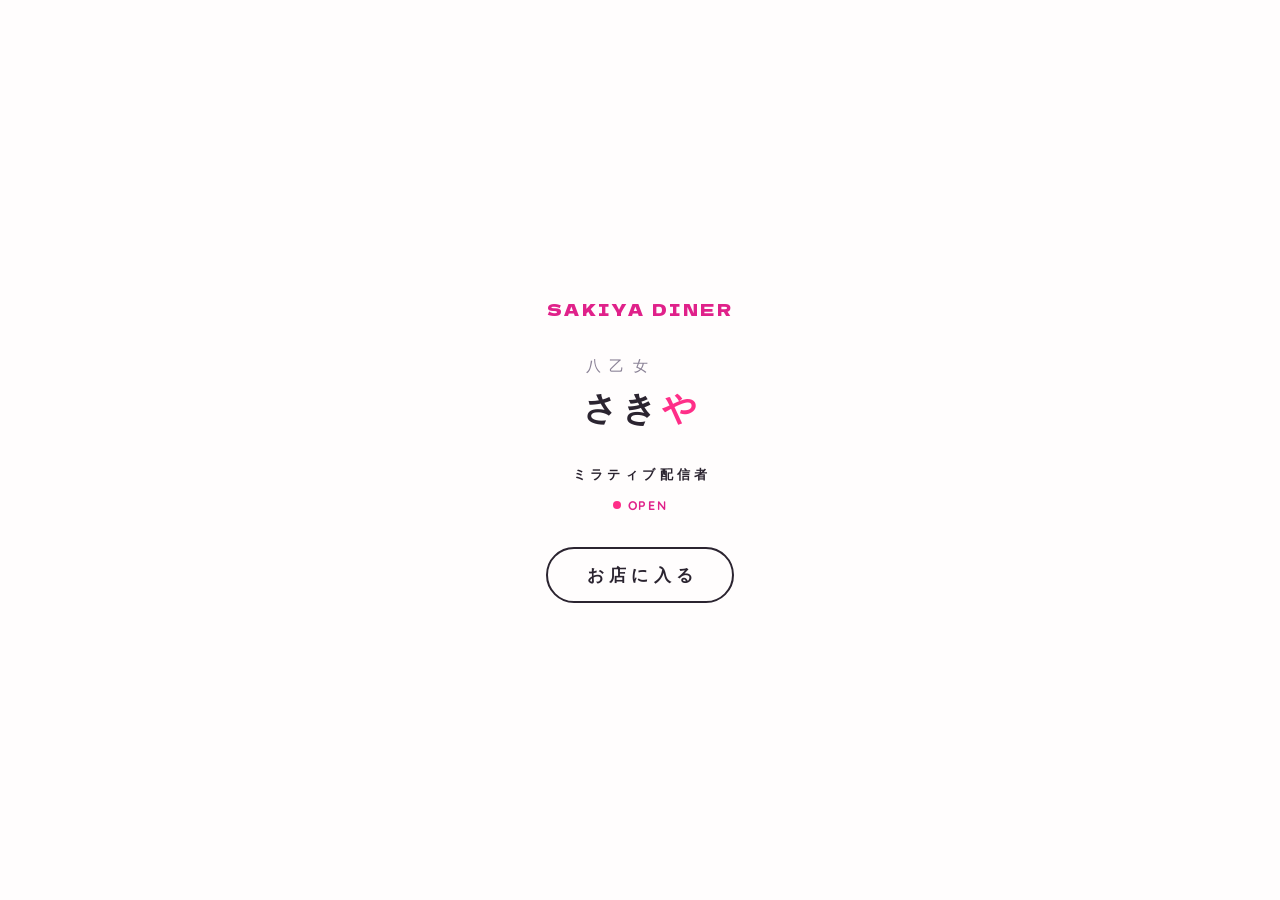
==== commit 584ce06f: "preview-diner 会議レビュー統合（Claude構造＋ChatGPT表現）：ヒーローを配信1枚の静止画に／玄関チップと時刻・ドアOPEN札を削除し重複を解消／ゲームからカニを外し机に一本化／" ====
--- a/preview-diner/index.html
+++ b/preview-diner/index.html
@@ -902,6 +902,34 @@
 #storageView .work .wttl{height:35px; overflow:hidden}
 #storageView .work .wdate{min-height:17px}
 #storageView .work .cheer{margin-top:auto}
+
+/* ===== 引き算パス：飾りを引いて、店の色と素材だけでダイナーにする ===== */
+.obj::before, #chara::before{display:none !important}
+#obj-door::before{display:none !important}
+#opening::after{display:none !important}
+#opening::before{border-width:1.5px; box-shadow:0 0 10px rgba(255,46,136,.22), inset 0 0 10px rgba(255,46,136,.10)}
+#opening .op-en{animation:opIn .8s .1s ease both; text-shadow:0 0 6px rgba(255,46,136,.45)}
+.room-name b{text-shadow:none}
+.room-name b::after{background:#F6A8C9; height:2px; box-shadow:none}
+.hero-frame::before{display:none}
+.door-glint{display:none}
+
+/* ===== 会議レビュー統合：静かにする ===== */
+#hero .hero-arrow, #hero .hero-dots{display:none !important}
+#hero .hero-track{transform:none !important}
+#hero .hero-slide:not(:first-child){display:none}
+#opening::before{box-shadow:none; border-color:rgba(255,46,136,.35)}
+.dn-root .dn-neon{text-shadow:0 0 4px rgba(255,46,136,.4); box-shadow:0 0 5px rgba(255,46,136,.3)}
+.dn-root .dn-idx{font-size:11px; color:var(--dn-sub)}
+.dn-root .dn-num{font-size:11.5px; color:var(--dn-sub); font-weight:600}
+.dn-root .dn-tag{background:#F7EEF3; color:var(--dn-sub)}
+.dn-root .dn-tag.pink{background:#FBE3EE; color:var(--dn-pink-deep)}
+#panel-profile .chip{background:#FBF2F7; border:1px solid #F1DCE6; color:var(--dn-ink)}
+#panel-profile .chip.badge{background:#FFF8EC; border-color:#EDDCAE}
+#profWorks{display:none}
+#panel-bonus .bonus-stat{border:1px solid var(--dn-line); box-shadow:none}
+#panel-bonus .fortune{border-top:1px solid var(--dn-line)}
+#storageView .obj3d .cover img{border-width:1.5px; border-color:#D9DFE4; outline:none; box-shadow:0 2px 6px rgba(43,36,48,.10)}
 </style>
 </head>
 <body>
@@ -918,9 +946,7 @@
 <h1 class="name">八乙女<b>さき<span class="p">や</span></b></h1>
 <div class="g-info">
 <div class="g-role">ミラティブ配信者</div>
-<div class="g-menu-label">定番メニュー</div>
-<div class="g-chips"><span>配信</span><span>ゲーム</span><span>AI音楽</span></div>
-<div class="g-live"><span class="dot"></span><span class="g-open">OPEN</span> 毎晩 <span class="g-time">22:00〜</span></div>
+<div class="g-live"><span class="dot"></span><span class="g-open">OPEN</span></div>
 </div>
 <button id="enterBtn" type="button">お店に入る</button>
 </div>
@@ -1016,7 +1042,7 @@
 <button class="obj" id="obj-door" type="button" aria-label="ドア：作品置き場へ">
 <span class="door-glow" aria-hidden="true"></span>
 <span class="door-floorlight" aria-hidden="true"></span>
-<span class="door-leafwrap" aria-hidden="true"><img src="diner-img/door.webp" alt=""><span class="door-glint">✦</span><span class="door-sign" aria-hidden="true">OPEN</span></span>
+<span class="door-leafwrap" aria-hidden="true"><img src="diner-img/door.webp" alt=""><span class="door-glint">✦</span></span>
 </button>
 
 <button class="obj" id="obj-post" type="button" data-panel="post" aria-label="ポスト：応援メッセージ">
@@ -1097,10 +1123,6 @@
 <img class="dn-thumb" src="../assets/parts/card-yukagen.webp" alt="">
 <div class="dn-cbody"><div class="dn-menu-line"><div class="dn-cttl">ちょうどいい湯かげん</div><div class="dn-num">2026.11.18</div></div><div class="dn-csub">お湯の温度を合わせる</div></div>
 </a>
-<a class="dn-card" href="https://sakiyayoi.github.io/sakiya-crab-flight-play/" target="_blank" rel="noopener">
-<img class="dn-thumb" src="../assets/parts/card-kani.webp" alt="">
-<div class="dn-cbody"><span class="dn-badge mint">仕込み中 / COMING SOON</span><div class="dn-menu-line"><div class="dn-cttl">カニ飛ばし</div></div><div class="dn-csub">カニをぶっ飛ばすゲーム（制作中）</div></div>
-</a>
 <a class="dn-card" href="https://sakiyayoi.github.io/ebi-kani/" target="_blank" rel="noopener">
 <img class="dn-thumb" src="../assets/parts/work-ebikani.webp" alt="">
 <div class="dn-cbody"><div class="dn-menu-line"><div class="dn-cttl">EBI KANI?</div></div><div class="dn-csub">エビかカニかのリズムゲーム</div></div>
@@ -1120,7 +1142,6 @@
 <div class="dn-cbody"><span class="dn-badge">NEW</span><div class="dn-cttl">そばにいて</div><div class="dn-csub">最新の歌ってみた／AIソング（MV）</div></div>
 </a>
 <div class="dn-sec">ジュークボックス</div>
-<a class="dn-row" href="https://youtube.com/watch?v=i6zgNb9RhZI" target="_blank" rel="noopener"><span class="dn-idx">A1</span><span>そばにいて</span><span class="dn-num">MV</span></a>
 <a class="dn-row" href="https://youtube.com/watch?v=ABf9efnTBhI" target="_blank" rel="noopener"><span class="dn-idx">A2</span><span>空っぽの愛</span><span class="dn-num">AI SONG</span></a>
 <div class="dn-sec">歌リクエスト</div>
 <div class="dn-card"><div class="dn-cbody">
@@ -1172,10 +1193,6 @@
 <a class="dn-row" href="https://www.mirrativ.com/user/150564080" target="_blank" rel="noopener"><span class="dn-tag pink">活動</span><span>Mirrativ（毎晩22時）／ YouTube ／ X</span></a>
 <div class="dn-row"><span class="dn-tag">合言葉</span><span>やにかすおとめ</span></div>
 <div class="dn-row"><span class="dn-tag">FM</span><span>🩷🌈💜</span></div>
-<div class="dn-sec">配信でやってること</div>
-<div class="chips"><span class="chip">歌</span><span class="chip purple">ゲーム</span><span class="chip purple">雑談</span></div>
-<div class="dn-sec">これまでの記録</div>
-<div class="chips"><span class="chip badge">イケボ🌈 1位</span><span class="chip badge">スタークラスB 達成</span><span class="chip badge">週デビュー 1位</span><span class="chip badge">月デビュー 1位</span><span class="chip badge">ロイヤル候補生 申請中</span></div>
 <div class="dn-sec">とくいなこと</div>
 <div class="chips"><span class="chip">声と喋り</span><span class="chip purple">場をまとめる</span><span class="chip purple">目標を立てて分解する</span><span class="chip purple">相手の気持ちに立つ</span><span class="chip purple">組織を回す</span><span class="chip purple">療育の知識</span></div>
 <div class="dn-sec">すきなもの</div>
@@ -1196,13 +1213,14 @@
 <div class="dn-root">
 <div class="dn-head"><div class="dn-en">GUEST BOOK</div><div class="dn-jp">お客さまノート</div><div class="dn-rule"></div></div>
 <p style="font-size:13px;color:var(--dn-sub);margin-bottom:var(--dn-s3)">送ってくれたメッセージは、内容を確認してから壁に貼られます。すぐには表示されません。</p>
-<div class="msg-list" id="msgList"><p class="msg-empty">まだメッセージはありません。最初の一通を送ってみてね。</p></div>
 <form class="msg-form" id="msgForm">
 <input class="dn-input" type="text" id="msgName" maxlength="30" placeholder="お名前（任意）" autocomplete="off">
 <textarea class="dn-input" id="msgText" maxlength="500" rows="4" placeholder="応援メッセージをどうぞ"></textarea>
 <button class="dn-btn" id="msgSubmit" type="submit" style="width:100%;border:none;cursor:pointer">壁に貼る（送る）</button>
 <p class="msg-status" id="msgStatus" role="status"></p>
 </form>
+<div class="msg-list" id="msgList"><p class="msg-empty">まだメッセージはありません。最初の一通を送ってみてね。</p></div>
+
 </div>
 </section>
 
@@ -1223,7 +1241,7 @@
 <button class="bonus-claim" id="bonusClaim" type="button">ボーナスを受け取る</button>
 <div class="bonus-reward" id="bonusReward" role="status"></div>
 <div class="fortune">
-<div class="desk-sec">本日のラッキーメニュー（今日の運勢・1日1回）</div>
+<div class="desk-sec">今日の運勢（1日1回）</div>
 <button type="button" id="fortuneBtn">運勢をひく</button>
 <div class="f-res" id="fortuneRes"></div>
 <div class="f-line" id="fortuneLine"></div>
@@ -1953,7 +1971,7 @@
 + '<a class="wlink" href="' + w.href + '" target="_blank" rel="noopener" aria-label="' + w.title + '">'
 + '<span class="obj3d o-' + form + '">' + disc + '<span class="cover">' + face + '</span></span>' + badge
 + '<span class="wttl">' + w.title + '</span>'
-+ '<span class="wtag"><span class="tag ' + w.tag + '">' + w.kind + '</span></span>' + wdate + '</a>'
++ (curCat === 'all' ? '<span class="wtag"><span class="tag ' + w.tag + '">' + w.kind + '</span></span>' : '') + wdate + '</a>'
 + cheer + '</div>';
 }
 function shelvesHTML(list){
@@ -1974,7 +1992,7 @@
 return 0;
 });
 var html = '<div class="storage-sec"><div class="sec-head"><b>おすすめ</b></div>';
-html += '<div class="shelf feat-shelf"><div class="shelf-items">' + workHTML(sorted[0], true) + '</div><img class="stand" src="diner-img/dome-stand.webp" alt="" aria-hidden="true"><div class="shelf-board"></div></div>';
+html += '<div class="shelf feat-shelf"><div class="shelf-items">' + workHTML(sorted[0], true) + '</div><div class="shelf-board"></div></div>';
 if (sorted.length > 1) html += shelvesHTML(sorted.slice(1));
 return html + '</div>';
 }
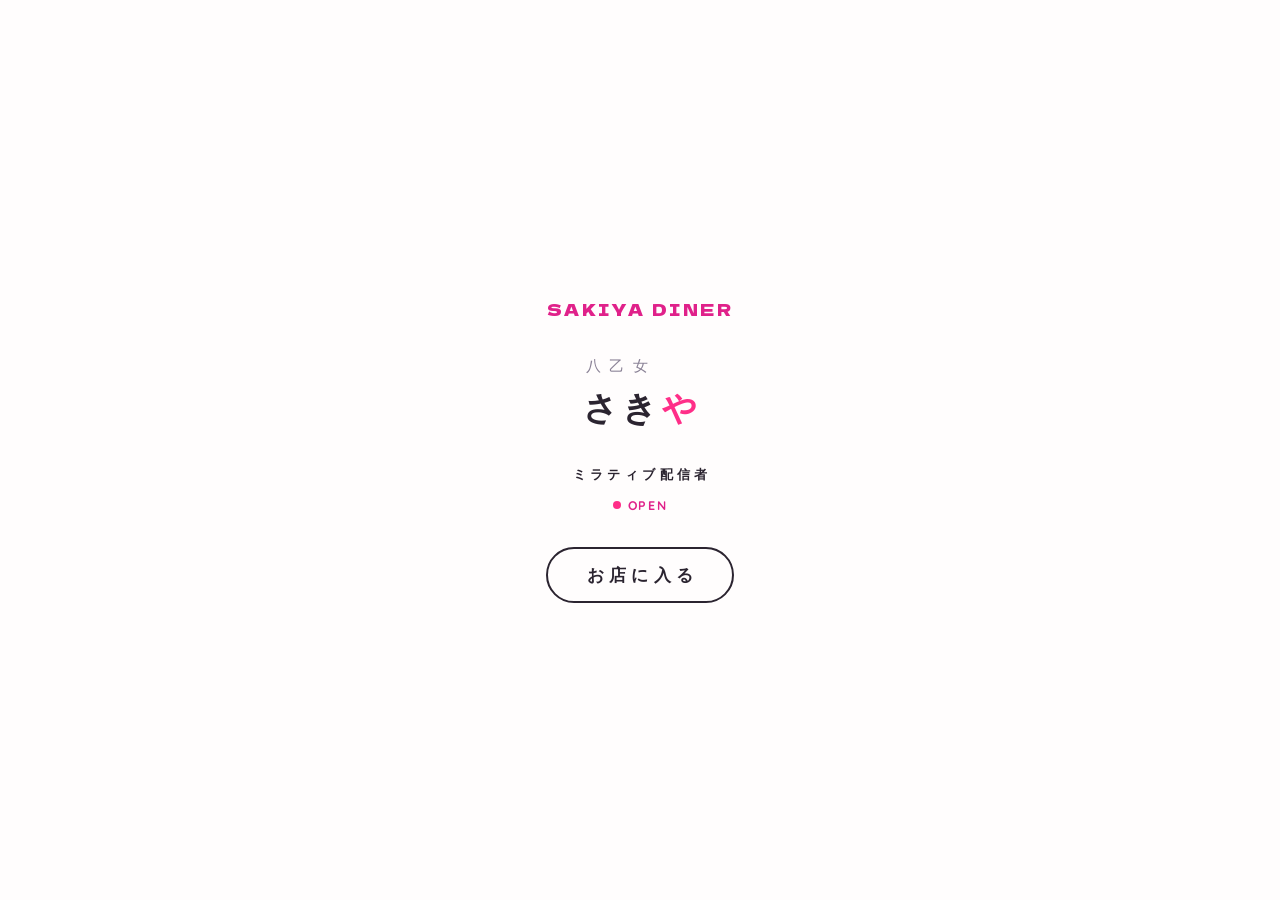
==== commit 6683cb8f: "preview-diner 試作：右壁のドアを作品棚に置き換え、タップで視点が棚へ寄ってから置き場へ移るカメラ移動に変更（ドア版は履歴に保持）" ====
--- a/preview-diner/index.html
+++ b/preview-diner/index.html
@@ -91,7 +91,7 @@
 transform:translate(-50%,-50%);
 width:min(100vw, calc(100dvh * 0.7544));
 aspect-ratio:1376 / 1824;
-background:url('diner-img/room-bg.webp') center / 100% 100% no-repeat;
+background:url('diner-img/room-bg3.webp') center / 100% 100% no-repeat;
 }
 .room-name{
 position:absolute;top:3.2%;left:0;right:0;
@@ -930,6 +930,11 @@
 #panel-bonus .bonus-stat{border:1px solid var(--dn-line); box-shadow:none}
 #panel-bonus .fortune{border-top:1px solid var(--dn-line)}
 #storageView .obj3d .cover img{border-width:1.5px; border-color:#D9DFE4; outline:none; box-shadow:0 2px 6px rgba(43,36,48,.10)}
+
+/* ===== 棚＋視点移動（試作） ===== */
+#obj-door .door-leafwrap{transform:none !important}
+#obj-door .door-glow, #obj-door .door-floorlight{display:none}
+#stage.to-shelf{transform:scale(1.8); opacity:.12; transform-origin:88% 55%}
 </style>
 </head>
 <body>
@@ -1039,10 +1044,10 @@
 <span class="bubble" id="sunBubble" aria-hidden="true"></span>
 </button>
 
-<button class="obj" id="obj-door" type="button" aria-label="ドア：作品置き場へ">
+<button class="obj" id="obj-door" type="button" aria-label="棚：作品置き場へ">
 <span class="door-glow" aria-hidden="true"></span>
 <span class="door-floorlight" aria-hidden="true"></span>
-<span class="door-leafwrap" aria-hidden="true"><img src="diner-img/door.webp" alt=""><span class="door-glint">✦</span></span>
+<span class="door-leafwrap" aria-hidden="true"><img src="diner-img/shelf.webp" alt=""><span class="door-glint">✦</span></span>
 </button>
 
 <button class="obj" id="obj-post" type="button" data-panel="post" aria-label="ポスト：応援メッセージ">
@@ -1189,14 +1194,14 @@
 <div class="live-badge"><span class="dot"></span>Mirrativ 毎晩22時 配信中</div>
 </div>
 </div>
-<p style="font-size:14px;margin-bottom:var(--dn-s3)">ミラティブ配信者。ゲーム・曲・動画を全部ひとりで作って、配信と投稿をしている。</p>
+<p style="font-size:14px;margin-bottom:var(--dn-s3)">騒がしいかと思えば、しっかりお話も聞いている変なお兄さん。<br>よく叫びよく笑う！みんなで一緒に何でも楽しみたい！</p>
 <a class="dn-row" href="https://www.mirrativ.com/user/150564080" target="_blank" rel="noopener"><span class="dn-tag pink">活動</span><span>Mirrativ（毎晩22時）／ YouTube ／ X</span></a>
 <div class="dn-row"><span class="dn-tag">合言葉</span><span>やにかすおとめ</span></div>
 <div class="dn-row"><span class="dn-tag">FM</span><span>🩷🌈💜</span></div>
 <div class="dn-sec">とくいなこと</div>
 <div class="chips"><span class="chip">声と喋り</span><span class="chip purple">場をまとめる</span><span class="chip purple">目標を立てて分解する</span><span class="chip purple">相手の気持ちに立つ</span><span class="chip purple">組織を回す</span><span class="chip purple">療育の知識</span></div>
 <div class="dn-sec">すきなもの</div>
-<div class="chips"><span class="chip">ミルクティー（いちばん好き）</span><span class="chip purple">ラーメン</span><span class="chip purple">カツ丼</span><span class="chip purple">寿司</span></div>
+<div class="chips"><span class="chip">うたうこと</span><span class="chip">おしゃべり</span><span class="chip">みんなとあそぶこと</span></div>
 <div style="display:flex;gap:8px;margin-top:var(--dn-s4)">
 <a class="dn-btn" style="flex:1;margin:0" href="https://www.mirrativ.com/user/150564080" target="_blank" rel="noopener">Mirrativ ↗</a>
 <a class="dn-btn" style="flex:1;margin:0;background:var(--dn-ink)" href="https://www.youtube.com/@yaotome_sakiya" target="_blank" rel="noopener">YouTube ↗</a>
@@ -2106,11 +2111,10 @@
 doorBtn.addEventListener('click', function(){
 if (doorBusy || storageOpen) return;
 doorBusy = true;
-doorBtn.classList.add('opening');
 var stageEl = document.getElementById('stage');
-if (!reduceMotion) setTimeout(function(){ stageEl.classList.add('through'); }, 560);
-setTimeout(function(){ goStorage();}, reduceMotion ? 60 : 900);
-setTimeout(function(){ doorBtn.classList.remove('opening'); stageEl.classList.remove('through'); doorBusy = false;}, 1700);
+if (!reduceMotion) stageEl.classList.add('to-shelf');
+setTimeout(function(){ goStorage();}, reduceMotion ? 60 : 950);
+setTimeout(function(){ stageEl.classList.remove('to-shelf'); doorBusy = false;}, 1800);
 });
 
 /* ---------- 隠し要素：植物を5回タップで花 ---------- */
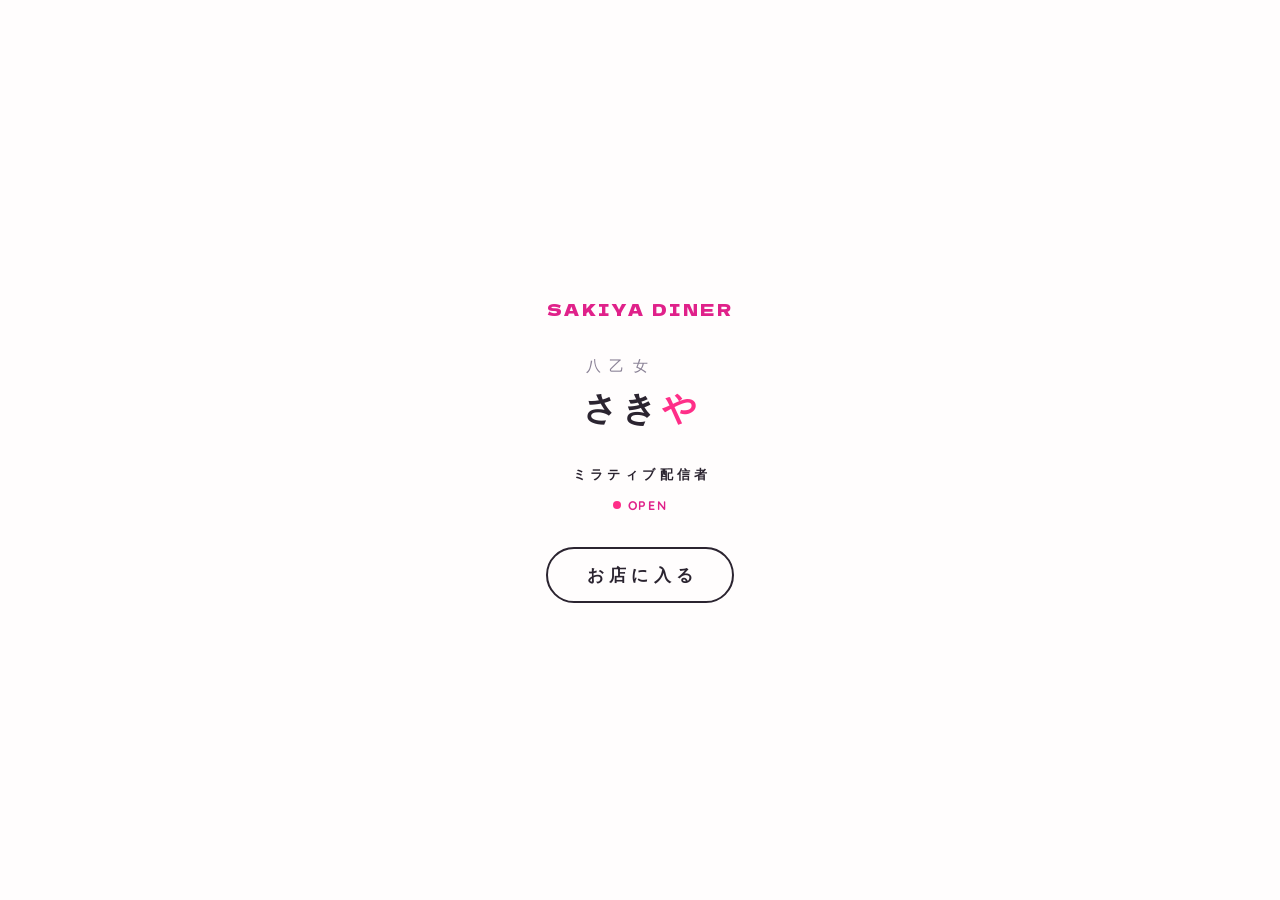
==== commit 445dd7bf: "preview-diner：カメラ移動の中心を棚の実位置から計算するよう修正（ステージ寸法に依存しない）" ====
--- a/preview-diner/index.html
+++ b/preview-diner/index.html
@@ -934,7 +934,7 @@
 /* ===== 棚＋視点移動（試作） ===== */
 #obj-door .door-leafwrap{transform:none !important}
 #obj-door .door-glow, #obj-door .door-floorlight{display:none}
-#stage.to-shelf{transform:scale(1.8); opacity:.12; transform-origin:88% 55%}
+#stage.to-shelf{transform:scale(1.8); opacity:.12}
 </style>
 </head>
 <body>
@@ -2112,7 +2112,11 @@
 if (doorBusy || storageOpen) return;
 doorBusy = true;
 var stageEl = document.getElementById('stage');
-if (!reduceMotion) stageEl.classList.add('to-shelf');
+if (!reduceMotion) {
+var sr = stageEl.getBoundingClientRect(); var dr = doorBtn.getBoundingClientRect();
+stageEl.style.transformOrigin = (((dr.left + dr.width / 2 - sr.left) / sr.width) * 100) + '% ' + (((dr.top + dr.height / 2 - sr.top) / sr.height) * 100) + '%';
+stageEl.classList.add('to-shelf');
+}
 setTimeout(function(){ goStorage();}, reduceMotion ? 60 : 950);
 setTimeout(function(){ stageEl.classList.remove('to-shelf'); doorBusy = false;}, 1800);
 });
